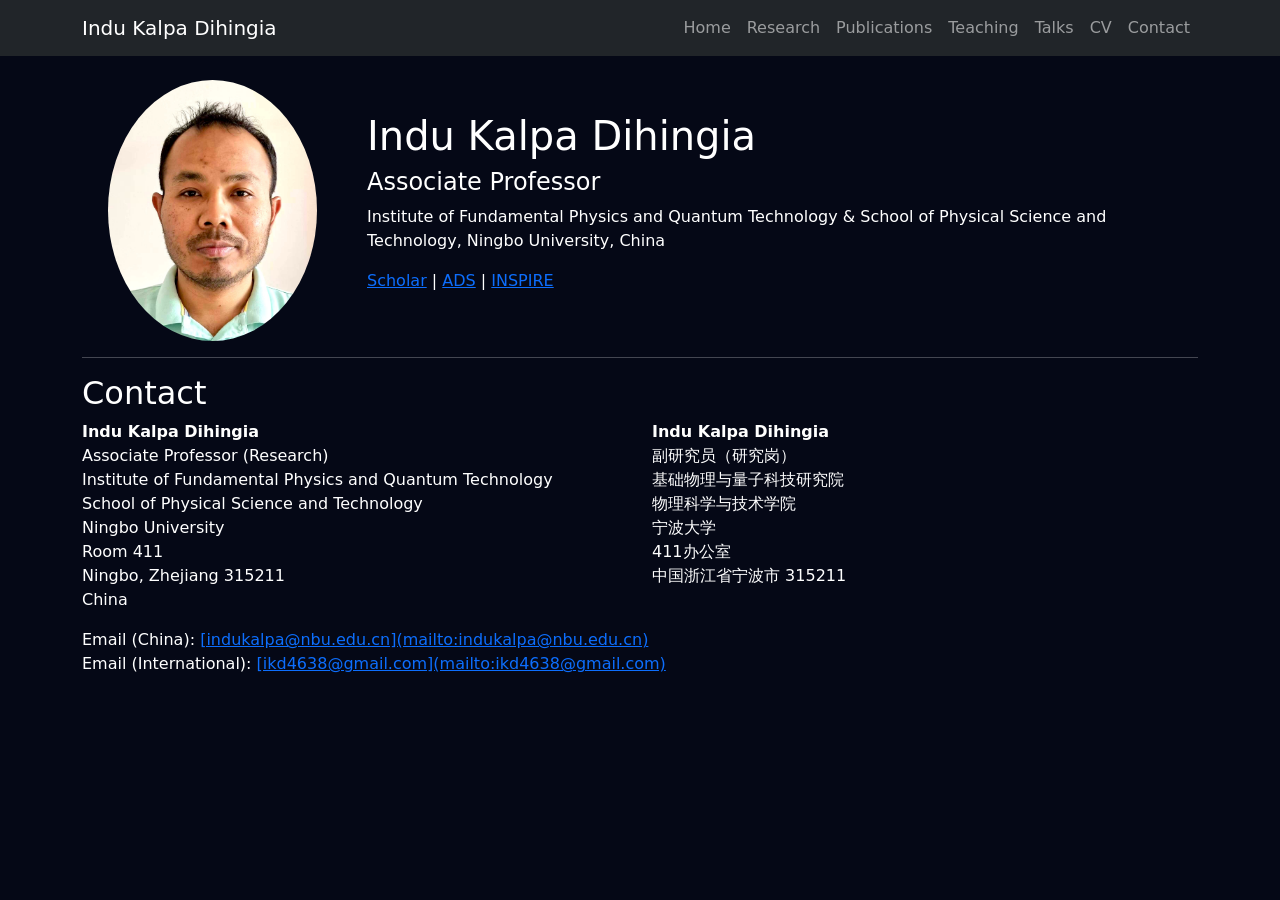
==== contact.html @ 0b191d29 "contact details 4" ====
<!doctype html><html><head><meta charset='utf-8'>
<meta name='viewport' content='width=device-width,initial-scale=1'>
<link href='https://cdn.jsdelivr.net/npm/bootstrap@5.3.3/dist/css/bootstrap.min.css' rel='stylesheet'>
<link rel='stylesheet' href='css/style.css'></head><body>
<nav class="navbar navbar-expand-lg navbar-dark bg-dark">
<div class="container">
<a class="navbar-brand" href="index.html">Indu Kalpa Dihingia</a>
<button class="navbar-toggler" type="button" data-bs-toggle="collapse" data-bs-target="#navbarNav">
<span class="navbar-toggler-icon"></span>
</button>
<div class="collapse navbar-collapse" id="navbarNav">
<ul class="navbar-nav ms-auto">
<li class="nav-item"><a class="nav-link" href="index.html">Home</a></li>
<li class="nav-item"><a class="nav-link" href="research.html">Research</a></li>
<li class="nav-item"><a class="nav-link" href="publications.html">Publications</a></li>
<li class="nav-item"><a class="nav-link" href="teaching.html">Teaching</a></li>
<li class="nav-item"><a class="nav-link" href="talks.html">Talks</a></li>
<li class="nav-item"><a class="nav-link" href="cv.html">CV</a></li>
<li class="nav-item"><a class="nav-link" href="contact.html">Contact</a></li>
</ul></div></div></nav>

<div class="container py-4">
<div class="row align-items-center">
<div class="col-lg-3 text-center">
<img src="images/DP.png" class="img-fluid rounded-circle profile-photo">
</div>
<div class="col-lg-9">
    <h1>Indu Kalpa Dihingia</h1>
    <h4>Associate Professor</h4>
    <p>Institute of Fundamental Physics and Quantum Technology & School of Physical Science and Technology, Ningbo University, China</p>
    <p><a href="https://scholar.google.com/citations?user=0T0tQPYAAAAJ&hl=en">Scholar</a> |
    <a href="https://ui.adsabs.harvard.edu/search/fq=%7B!type%3Daqp%20v%3D%24fq_database%7D&fq_database=database%3A%20astronomy&q=author%3A(%22Dihingia%22)&sort=date%20desc%2C%20bibcode%20desc&p_=0">ADS</a> |
    <a href="https://inspirehep.net/authors/1900656">INSPIRE</a></p>
    
    </div></div><hr>
<h2>Contact</h2>

<div class="row">

<div class="col-lg-6">

<p>

<strong>Indu Kalpa Dihingia</strong><br>
Associate Professor (Research)<br>
Institute of Fundamental Physics and Quantum Technology<br>
School of Physical Science and Technology<br>
Ningbo University<br>
Room 411<br>
Ningbo, Zhejiang 315211<br>
China

</p>

</div>

<div class="col-lg-6">

<p>

<strong>Indu Kalpa Dihingia</strong><br>
副研究员（研究岗）<br>
基础物理与量子科技研究院<br>
物理科学与技术学院<br>
宁波大学<br>
411办公室<br>
中国浙江省宁波市 315211

</p>

</div>

</div>

<p>

Email (China): <a href="mailto:indukalpa@nbu.edu.cn">
[indukalpa@nbu.edu.cn](mailto:indukalpa@nbu.edu.cn) </a>

<br>

Email (International): <a href="mailto:ikd4638@gmail.com">
[ikd4638@gmail.com](mailto:ikd4638@gmail.com) </a>

</p>


<script src='https://cdn.jsdelivr.net/npm/bootstrap@5.3.3/dist/js/bootstrap.bundle.min.js'></script>
</body></html>
---- css/style.css ----
figcaption {

font-size: 0.9rem;

color: #d0d0d0;

font-style: italic;

text-align: center;

}

.about-text{text-align: justify;}

video, img {border-radius: 8px;}

.profile-photo{width:280px;max-width:80%;}
body{background:#050816;color:white;}
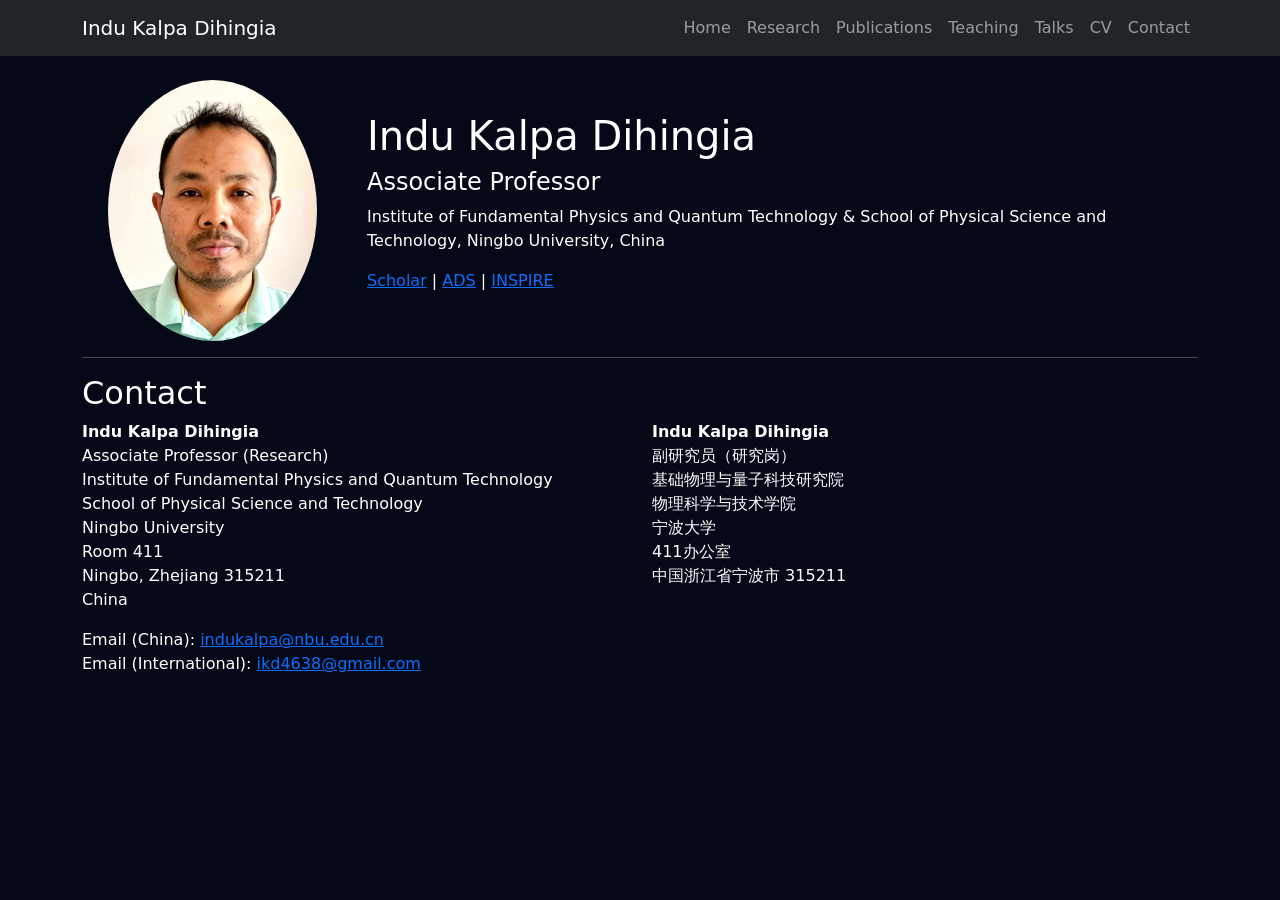
==== commit 5363b262: "contact details 5" ====
--- a/contact.html
+++ b/contact.html
@@ -75,12 +75,12 @@
 <p>
 
 Email (China): <a href="mailto:indukalpa@nbu.edu.cn">
-[indukalpa@nbu.edu.cn](mailto:indukalpa@nbu.edu.cn) </a>
+indukalpa@nbu.edu.cn </a>
 
 <br>
 
 Email (International): <a href="mailto:ikd4638@gmail.com">
-[ikd4638@gmail.com](mailto:ikd4638@gmail.com) </a>
+ikd4638@gmail.com </a>
 
 </p>
 
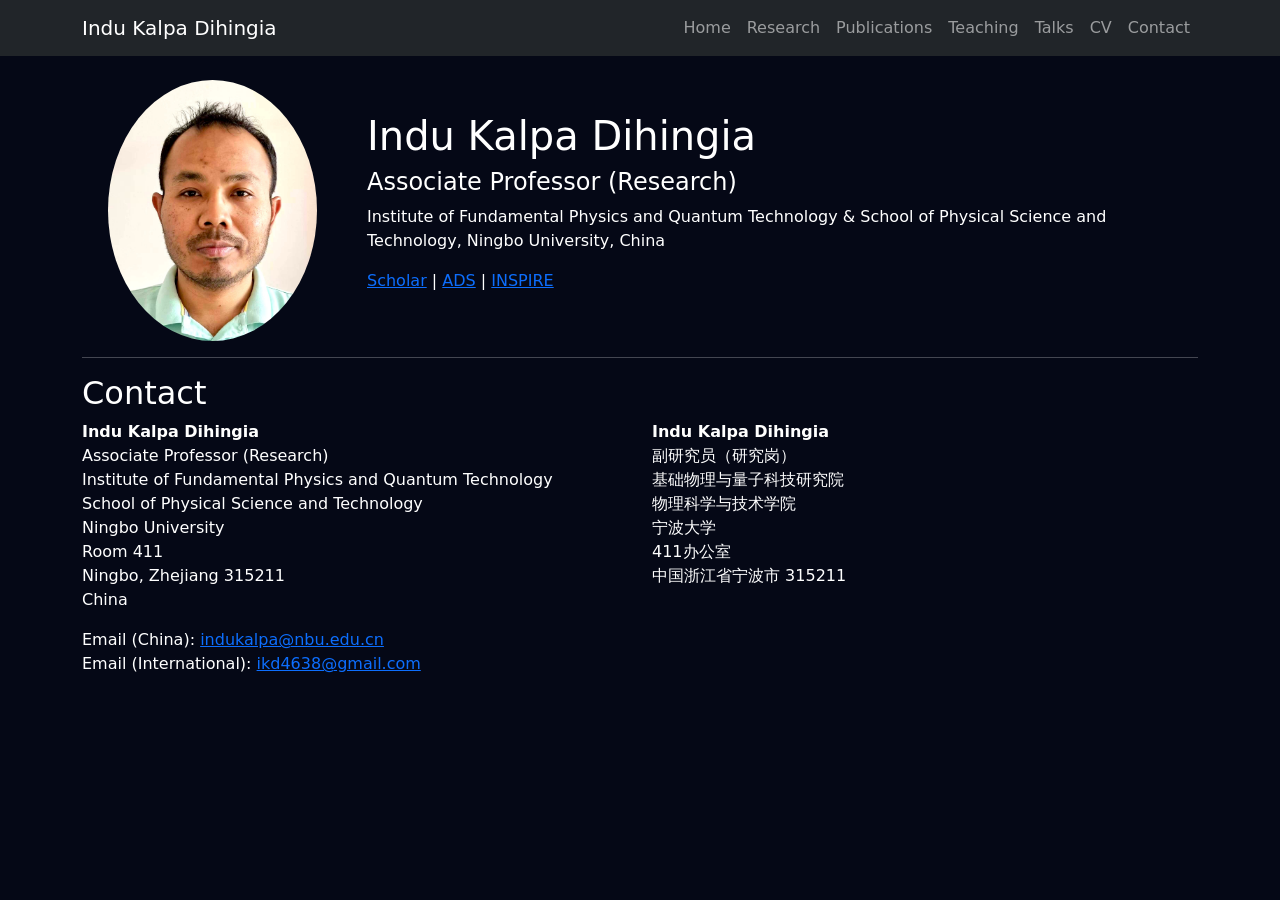
==== commit 4891ede6: "update all html" ====
--- a/contact.html
+++ b/contact.html
@@ -26,7 +26,7 @@
 </div>
 <div class="col-lg-9">
     <h1>Indu Kalpa Dihingia</h1>
-    <h4>Associate Professor</h4>
+    <h4>Associate Professor (Research)</h4>
     <p>Institute of Fundamental Physics and Quantum Technology & School of Physical Science and Technology, Ningbo University, China</p>
     <p><a href="https://scholar.google.com/citations?user=0T0tQPYAAAAJ&hl=en">Scholar</a> |
     <a href="https://ui.adsabs.harvard.edu/search/fq=%7B!type%3Daqp%20v%3D%24fq_database%7D&fq_database=database%3A%20astronomy&q=author%3A(%22Dihingia%22)&sort=date%20desc%2C%20bibcode%20desc&p_=0">ADS</a> |
--- a/css/style.css
+++ b/css/style.css
@@ -16,3 +16,46 @@
 
 .profile-photo{width:280px;max-width:80%;}
 body{background:#050816;color:white;}
+
+.timeline {
+border-left: 3px solid #666;
+margin-left: 30px;
+padding-left: 30px;
+}
+
+.timeline-item {
+position: relative;
+margin-bottom: 30px;
+}
+
+.timeline-item::before {
+content: "";
+position: absolute;
+left: -39px;
+top: 6px;
+width: 12px;
+height: 12px;
+border-radius: 50%;
+background: #ccc;
+}
+
+.timeline-year {
+font-size: 1.3rem;
+font-weight: bold;
+color: #f8f9fa;
+margin-bottom: 15px;
+}
+
+.timeline-entry {
+margin-bottom: 15px;
+}
+
+.timeline-entry em {
+font-size: 1.05rem;
+}
+
+.timeline-entry strong {
+display: block;
+color: #cccccc;
+}
+
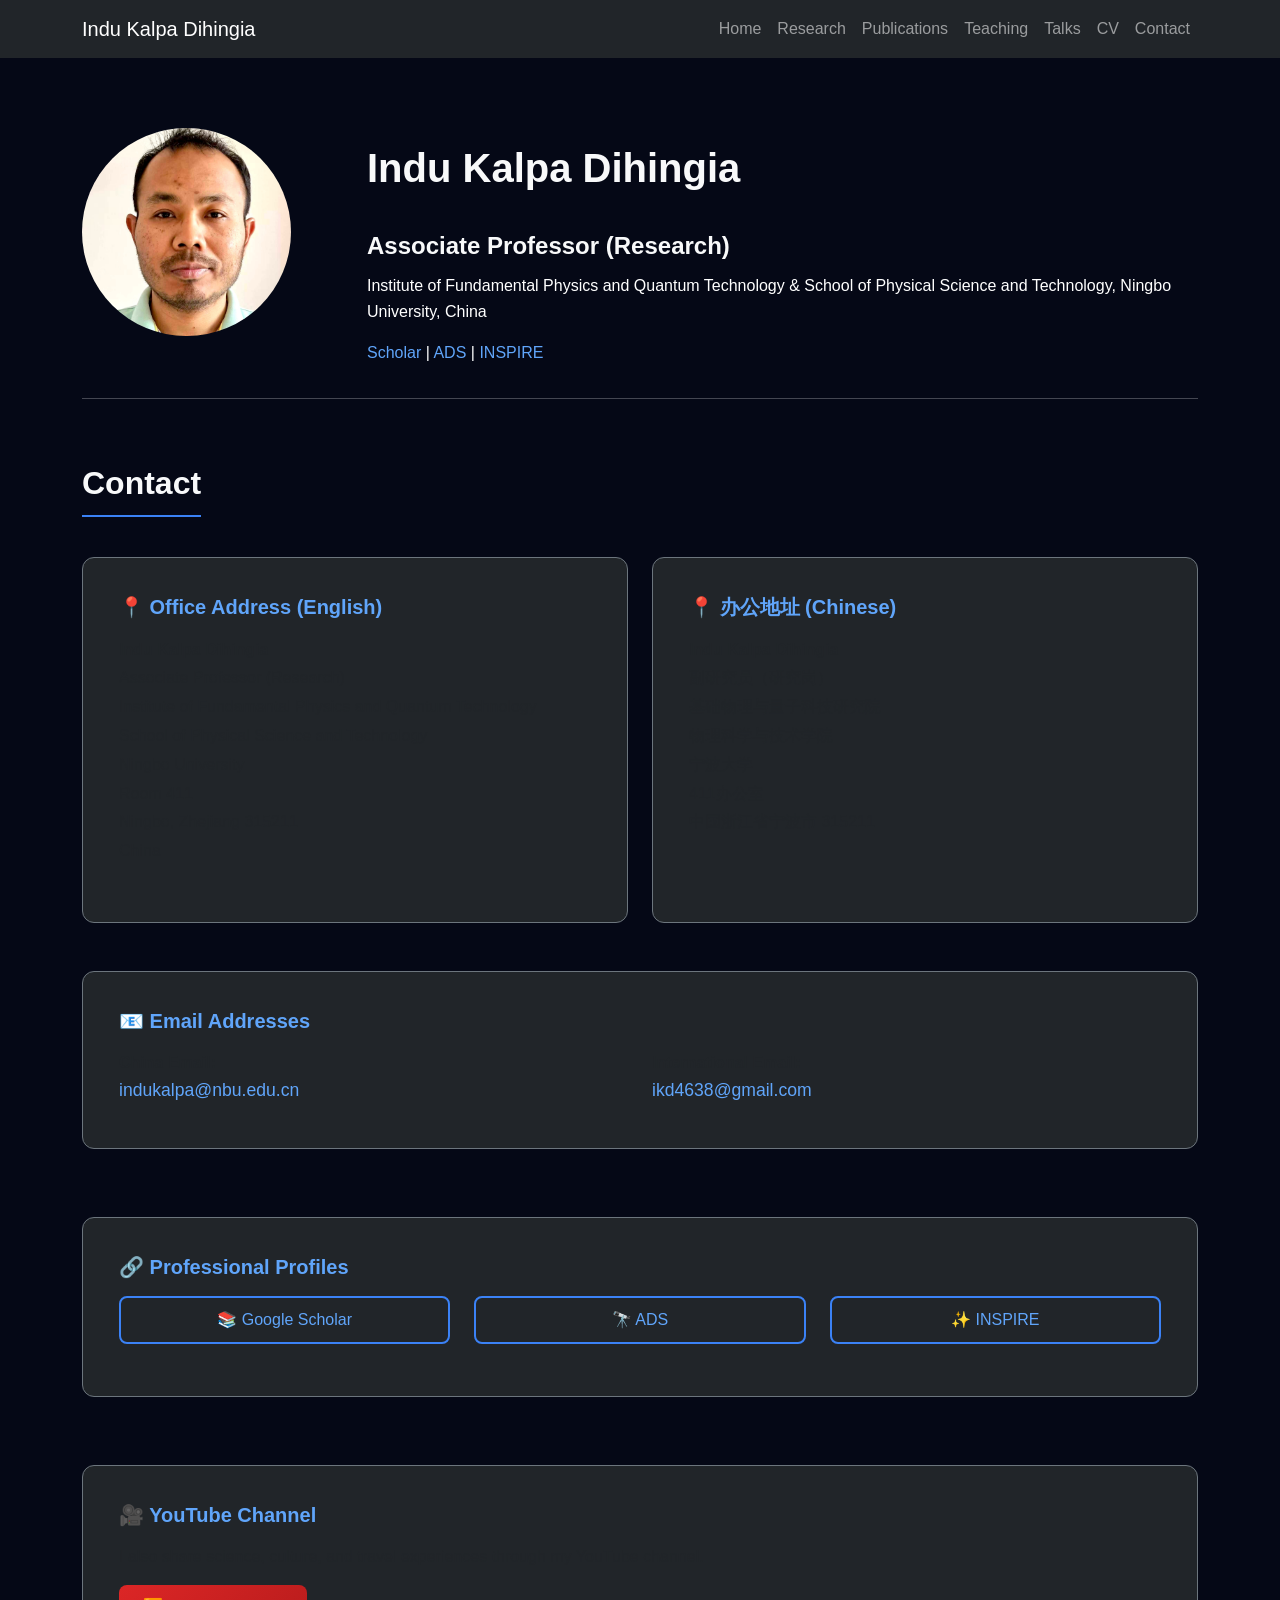
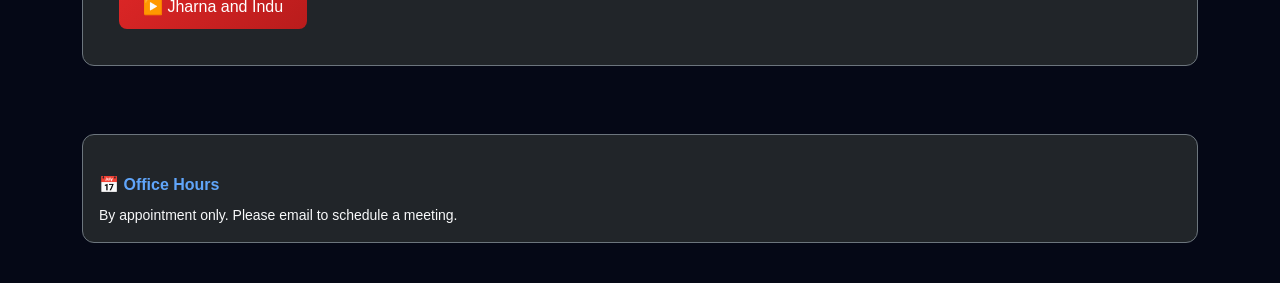
==== commit 72aa0c48: "contact and css" ====
--- a/contact.html
+++ b/contact.html
@@ -1,93 +1,185 @@
-<!doctype html><html><head><meta charset='utf-8'>
-<meta name='viewport' content='width=device-width,initial-scale=1'>
-<link href='https://cdn.jsdelivr.net/npm/bootstrap@5.3.3/dist/css/bootstrap.min.css' rel='stylesheet'>
-<link rel='stylesheet' href='css/style.css'></head><body>
+<!doctype html>
+<html lang="en">
+<head>
+    <meta charset='utf-8'>
+    <meta name='viewport' content='width=device-width,initial-scale=1'>
+    <link href='https://cdn.jsdelivr.net/npm/bootstrap@5.3.3/dist/css/bootstrap.min.css' rel='stylesheet'>
+    <link rel='stylesheet' href='css/style.css'>
+    <title>Contact - Indu Kalpa Dihingia</title>
+</head>
+<body>
+
 <nav class="navbar navbar-expand-lg navbar-dark bg-dark">
-<div class="container">
-<a class="navbar-brand" href="index.html">Indu Kalpa Dihingia</a>
-<button class="navbar-toggler" type="button" data-bs-toggle="collapse" data-bs-target="#navbarNav">
-<span class="navbar-toggler-icon"></span>
-</button>
-<div class="collapse navbar-collapse" id="navbarNav">
-<ul class="navbar-nav ms-auto">
-<li class="nav-item"><a class="nav-link" href="index.html">Home</a></li>
-<li class="nav-item"><a class="nav-link" href="research.html">Research</a></li>
-<li class="nav-item"><a class="nav-link" href="publications.html">Publications</a></li>
-<li class="nav-item"><a class="nav-link" href="teaching.html">Teaching</a></li>
-<li class="nav-item"><a class="nav-link" href="talks.html">Talks</a></li>
-<li class="nav-item"><a class="nav-link" href="cv.html">CV</a></li>
-<li class="nav-item"><a class="nav-link" href="contact.html">Contact</a></li>
-</ul></div></div></nav>
+    <div class="container">
+        <a class="navbar-brand" href="index.html">Indu Kalpa Dihingia</a>
+        <button class="navbar-toggler" type="button" data-bs-toggle="collapse" data-bs-target="#navbarNav">
+            <span class="navbar-toggler-icon"></span>
+        </button>
+        <div class="collapse navbar-collapse" id="navbarNav">
+            <ul class="navbar-nav ms-auto">
+                <li class="nav-item"><a class="nav-link" href="index.html">Home</a></li>
+                <li class="nav-item"><a class="nav-link" href="research.html">Research</a></li>
+                <li class="nav-item"><a class="nav-link" href="publications.html">Publications</a></li>
+                <li class="nav-item"><a class="nav-link" href="teaching.html">Teaching</a></li>
+                <li class="nav-item"><a class="nav-link" href="talks.html">Talks</a></li>
+                <li class="nav-item"><a class="nav-link" href="cv.html">CV</a></li>
+                <li class="nav-item"><a class="nav-link" href="contact.html">Contact</a></li>
+            </ul>
+        </div>
+    </div>
+</nav>
 
 <div class="container py-4">
-<div class="row align-items-center">
-<div class="col-lg-3 text-center">
-<img src="images/DP.png" class="img-fluid rounded-circle profile-photo">
-</div>
-<div class="col-lg-9">
-    <h1>Indu Kalpa Dihingia</h1>
-    <h4>Associate Professor (Research)</h4>
-    <p>Institute of Fundamental Physics and Quantum Technology & School of Physical Science and Technology, Ningbo University, China</p>
-    <p><a href="https://scholar.google.com/citations?user=0T0tQPYAAAAJ&hl=en">Scholar</a> |
-    <a href="https://ui.adsabs.harvard.edu/search/fq=%7B!type%3Daqp%20v%3D%24fq_database%7D&fq_database=database%3A%20astronomy&q=author%3A(%22Dihingia%22)&sort=date%20desc%2C%20bibcode%20desc&p_=0">ADS</a> |
-    <a href="https://inspirehep.net/authors/1900656">INSPIRE</a></p>
+    <!-- Profile section -->
+    <div class="row align-items-center">
+        <div class="col-lg-3 text-center">
+            <img src="images/DP.png" class="img-fluid rounded-circle profile-photo" alt="Indu Kalpa Dihingia">
+        </div>
+        <div class="col-lg-9">
+            <h1>Indu Kalpa Dihingia</h1>
+            <h4>Associate Professor (Research)</h4>
+            <p>Institute of Fundamental Physics and Quantum Technology & School of Physical Science and Technology, Ningbo University, China</p>
+            <p>
+                <a href="https://scholar.google.com/citations?user=0T0tQPYAAAAJ&hl=en">Scholar</a> |
+                <a href="https://ui.adsabs.harvard.edu/search/fq=%7B!type%3Daqp%20v%3D%24fq_database%7D&fq_database=database%3A%20astronomy&q=author%3A(%22Dihingia%22)&sort=date%20desc%2C%20bibcode%20desc&p_=0">ADS</a> |
+                <a href="https://inspirehep.net/authors/1900656">INSPIRE</a>
+            </p>
+        </div>
+    </div>
     
-    </div></div><hr>
-<h2>Contact</h2>
-
-<div class="row">
-
-<div class="col-lg-6">
-
-<p>
-
-<strong>Indu Kalpa Dihingia</strong><br>
-Associate Professor (Research)<br>
-Institute of Fundamental Physics and Quantum Technology<br>
-School of Physical Science and Technology<br>
-Ningbo University<br>
-Room 411<br>
-Ningbo, Zhejiang 315211<br>
-China
-
-</p>
-
+    <hr>
+    
+    <h2>Contact</h2>
+    
+    <!-- Address section -->
+    <div class="row mt-4">
+        <div class="col-lg-6">
+            <div class="card bg-dark border-secondary h-100">
+                <div class="card-body">
+                    <h5 class="card-title text-primary">📍 Office Address (English)</h5>
+                    <address class="mt-3" style="font-style: normal;">
+                        <strong>Indu Kalpa Dihingia</strong><br>
+                        Associate Professor (Research)<br>
+                        Institute of Fundamental Physics and Quantum Technology<br>
+                        School of Physical Science and Technology<br>
+                        Ningbo University<br>
+                        Room 411<br>
+                        Ningbo, Zhejiang 315211<br>
+                        China
+                    </address>
+                </div>
+            </div>
+        </div>
+        
+        <div class="col-lg-6">
+            <div class="card bg-dark border-secondary h-100">
+                <div class="card-body">
+                    <h5 class="card-title text-primary">📍 办公地址 (Chinese)</h5>
+                    <address class="mt-3" style="font-style: normal;">
+                        <strong>Indu Kalpa Dihingia</strong><br>
+                        副研究员（研究岗）<br>
+                        基础物理与量子科技研究院<br>
+                        物理科学与技术学院<br>
+                        宁波大学<br>
+                        411办公室<br>
+                        中国浙江省宁波市 315211
+                    </address>
+                </div>
+            </div>
+        </div>
+    </div>
+    
+    <!-- Contact information section -->
+    <div class="row mt-5">
+        <div class="col-12">
+            <div class="card bg-dark border-secondary">
+                <div class="card-body">
+                    <h5 class="card-title text-primary">📧 Email Addresses</h5>
+                    <div class="row mt-3">
+                        <div class="col-md-6">
+                            <p class="mb-2">
+                                <strong>China Email:</strong><br>
+                                <a href="mailto:indukalpa@nbu.edu.cn" class="email-link">
+                                    indukalpa@nbu.edu.cn
+                                </a>
+                            </p>
+                        </div>
+                        <div class="col-md-6">
+                            <p class="mb-2">
+                                <strong>International Email:</strong><br>
+                                <a href="mailto:ikd4638@gmail.com" class="email-link">
+                                    ikd4638@gmail.com
+                                </a>
+                            </p>
+                        </div>
+                    </div>
+                </div>
+            </div>
+        </div>
+    </div>
+    
+    <!-- Social/Professional links section -->
+    <div class="row mt-5">
+        <div class="col-12">
+            <div class="card bg-dark border-secondary">
+                <div class="card-body">
+                    <h5 class="card-title text-primary">🔗 Professional Profiles</h5>
+                    <div class="row mt-3">
+                        <div class="col-md-4 col-sm-6 mb-3">
+                            <a href="https://scholar.google.com/citations?user=0T0tQPYAAAAJ&hl=en"
+                               class="btn btn-outline-primary w-100" target="_blank">
+                                📚 Google Scholar
+                            </a>
+                        </div>
+                        <div class="col-md-4 col-sm-6 mb-3">
+                            <a href="https://ui.adsabs.harvard.edu/search/fq=%7B!type%3Daqp%20v%3D%24fq_database%7D&fq_database=database%3A%20astronomy&q=author%3A(%22Dihingia%22)&sort=date%20desc%2C%20bibcode%20desc&p_=0"
+                               class="btn btn-outline-primary w-100" target="_blank">
+                                🔭 ADS
+                            </a>
+                        </div>
+                        <div class="col-md-4 col-sm-6 mb-3">
+                            <a href="https://inspirehep.net/authors/1900656"
+                               class="btn btn-outline-primary w-100" target="_blank">
+                                ✨ INSPIRE
+                            </a>
+                        </div>
+                    </div>
+                </div>
+            </div>
+        </div>
+    </div>
+    
+    <!-- YouTube channel section -->
+    <div class="row mt-5">
+        <div class="col-12">
+            <div class="card bg-dark border-secondary">
+                <div class="card-body">
+                    <h5 class="card-title text-primary">🎥 YouTube Channel</h5>
+                    <p class="mt-3 mb-3">
+                        I also share science, culture, and travel experiences through my YouTube channel.
+                    </p>
+                    <a href="https://www.youtube.com/@jharnakalpa"
+                       class="btn btn-danger" target="_blank">
+                        ▶️ Jharna and Indu
+                    </a>
+                </div>
+            </div>
+        </div>
+    </div>
+    
+    <!-- Map or additional info (optional) -->
+    <div class="row mt-5">
+        <div class="col-12">
+            <div class="alert alert-secondary bg-dark text-light border-secondary" role="alert">
+                <h6 class="text-primary mb-2">📅 Office Hours</h6>
+                <p class="mb-0 small">
+                    By appointment only. Please email to schedule a meeting.
+                </p>
+            </div>
+        </div>
+    </div>
 </div>
 
-<div class="col-lg-6">
-
-<p>
-
-<strong>Indu Kalpa Dihingia</strong><br>
-副研究员（研究岗）<br>
-基础物理与量子科技研究院<br>
-物理科学与技术学院<br>
-宁波大学<br>
-411办公室<br>
-中国浙江省宁波市 315211
-
-</p>
-
-</div>
-
-</div>
-
-<p>
-
-Email (China): <a href="mailto:indukalpa@nbu.edu.cn">
-indukalpa@nbu.edu.cn </a>
-
-<br>
-
-Email (International): <a href="mailto:ikd4638@gmail.com">
-ikd4638@gmail.com </a>
-
-</p>
-
-
 <script src='https://cdn.jsdelivr.net/npm/bootstrap@5.3.3/dist/js/bootstrap.bundle.min.js'></script>
-</body></html>
-
-
-
-
+</body>
+</html>
--- a/css/style.css
+++ b/css/style.css
@@ -1,61 +1,493 @@
+/* Base styles */
+body {
+    background: #050816;
+    color: white;
+    font-family: -apple-system, BlinkMacSystemFont, 'Segoe UI', Roboto, Oxygen, Ubuntu, sans-serif;
+    line-height: 1.6;
+    margin: 0;
+    padding: 0;
+}
+
+/* Improved text justification */
+.about-text {
+    text-align: justify;
+    text-justify: inter-word; /* Better word spacing for justification */
+    hyphens: auto; /* Allows hyphenation for better justification */
+    word-spacing: normal;
+    letter-spacing: normal;
+}
+
+/* Alternative: For better readability on web, consider using 'auto' instead of justify */
+/* .about-text {
+    text-align: left;
+    max-width: 65ch;
+    margin-left: auto;
+    margin-right: auto;
+} */
+
+/* Figure captions */
 figcaption {
-
-font-size: 0.9rem;
-
-color: #d0d0d0;
-
-font-style: italic;
-
-text-align: center;
-
-}
-
-.about-text{text-align: justify;}
-
-video, img {border-radius: 8px;}
-
-.profile-photo{width:280px;max-width:80%;}
-body{background:#050816;color:white;}
-
+    font-size: 0.9rem;
+    color: #d0d0d0;
+    font-style: italic;
+    text-align: center;
+    margin-top: 8px;
+}
+
+/* Media elements */
+video, img {
+    border-radius: 8px;
+    max-width: 100%;
+    height: auto;
+    display: block; /* Prevents inline spacing issues */
+}
+
+/* Profile photo */
+.profile-photo {
+    width: 280px;
+    max-width: 80%;
+    border-radius: 50%; /* Makes it circular - change to 8px for rounded corners */
+    object-fit: cover;
+    aspect-ratio: 1 / 1;
+}
+
+/* Timeline styles - Enhanced */
 .timeline {
-border-left: 3px solid #666;
-margin-left: 30px;
-padding-left: 30px;
+    border-left: 3px solid #3b82f6; /* Blue accent instead of gray */
+    margin-left: 30px;
+    padding-left: 30px;
+    position: relative;
 }
 
 .timeline-item {
-position: relative;
-margin-bottom: 30px;
+    position: relative;
+    margin-bottom: 40px;
 }
 
 .timeline-item::before {
-content: "";
-position: absolute;
-left: -39px;
-top: 6px;
-width: 12px;
-height: 12px;
-border-radius: 50%;
-background: #ccc;
+    content: "";
+    position: absolute;
+    left: -39px;
+    top: 6px;
+    width: 14px;
+    height: 14px;
+    border-radius: 50%;
+    background: #3b82f6; /* Matching accent color */
+    border: 2px solid #050816;
+    box-shadow: 0 0 0 2px #3b82f6;
+    transition: all 0.3s ease;
+}
+
+.timeline-item:hover::before {
+    transform: scale(1.2);
+    background: #60a5fa;
 }
 
 .timeline-year {
-font-size: 1.3rem;
-font-weight: bold;
-color: #f8f9fa;
-margin-bottom: 15px;
+    font-size: 1.4rem;
+    font-weight: bold;
+    color: #60a5fa; /* Brighter blue for visibility */
+    margin-bottom: 12px;
+    font-family: monospace;
 }
 
 .timeline-entry {
-margin-bottom: 15px;
+    margin-bottom: 20px;
+    padding: 12px;
+    background: rgba(255, 255, 255, 0.03);
+    border-radius: 8px;
+    transition: all 0.3s ease;
+}
+
+.timeline-entry:hover {
+    background: rgba(255, 255, 255, 0.06);
+    transform: translateX(5px);
 }
 
 .timeline-entry em {
-font-size: 1.05rem;
+    font-size: 1.05rem;
+    color: #cbd5e1;
+    font-style: italic;
 }
 
 .timeline-entry strong {
-display: block;
-color: #cccccc;
-}
-
+    display: block;
+    color: #f1f5f9;
+    font-weight: 600;
+    margin-bottom: 5px;
+    font-size: 1rem;
+}
+
+/* Additional useful styles */
+
+/* Headings */
+h1, h2, h3, h4, h5, h6 {
+    color: #f8f9fa;
+    margin-top: 1.5em;
+    margin-bottom: 0.5em;
+    font-weight: 600;
+    line-height: 1.3;
+}
+
+h1 { font-size: 2.5rem; }
+h2 {
+    font-size: 2rem;
+    border-bottom: 2px solid #3b82f6;
+    padding-bottom: 10px;
+    display: inline-block;
+}
+h3 { font-size: 1.5rem; }
+
+/* Links */
+a {
+    color: #60a5fa;
+    text-decoration: none;
+    transition: color 0.3s ease;
+}
+
+a:hover {
+    color: #93c5fd;
+    text-decoration: underline;
+}
+
+/* Buttons */
+.button, button {
+    background: linear-gradient(135deg, #3b82f6, #2563eb);
+    color: white;
+    border: none;
+    padding: 10px 24px;
+    border-radius: 6px;
+    cursor: pointer;
+    font-size: 1rem;
+    font-weight: 500;
+    transition: all 0.3s ease;
+}
+
+.button:hover, button:hover {
+    transform: translateY(-2px);
+    box-shadow: 0 4px 12px rgba(59, 130, 246, 0.3);
+}
+
+/* Cards / Paper entries */
+.card, .paper-entry {
+    background: rgba(255, 255, 255, 0.05);
+    border-radius: 12px;
+    padding: 20px;
+    margin-bottom: 20px;
+    transition: all 0.3s ease;
+    border: 1px solid rgba(255, 255, 255, 0.1);
+}
+
+.card:hover, .paper-entry:hover {
+    background: rgba(255, 255, 255, 0.08);
+    transform: translateY(-3px);
+    box-shadow: 0 8px 24px rgba(0, 0, 0, 0.3);
+}
+
+/* Grid layouts */
+.grid {
+    display: grid;
+    grid-template-columns: repeat(auto-fit, minmax(300px, 1fr));
+    gap: 24px;
+    margin: 24px 0;
+}
+
+/* Responsive design */
+@media (max-width: 768px) {
+    body {
+        font-size: 16px;
+    }
+    
+    .timeline {
+        margin-left: 20px;
+        padding-left: 20px;
+    }
+    
+    .timeline-item::before {
+        left: -29px;
+    }
+    
+    h1 { font-size: 2rem; }
+    h2 { font-size: 1.5rem; }
+    h3 { font-size: 1.25rem; }
+    
+    .grid {
+        grid-template-columns: 1fr;
+        gap: 16px;
+    }
+}
+
+/* Code blocks */
+code, pre {
+    background: rgba(0, 0, 0, 0.3);
+    border-radius: 6px;
+    font-family: 'Courier New', monospace;
+}
+
+pre {
+    padding: 16px;
+    overflow-x: auto;
+}
+
+/* Smooth scrolling */
+html {
+    scroll-behavior: smooth;
+}
+
+/* Selection color */
+::selection {
+    background: #3b82f6;
+    color: white;
+}
+
+/* Scrollbar styling */
+::-webkit-scrollbar {
+    width: 10px;
+    height: 10px;
+}
+
+::-webkit-scrollbar-track {
+    background: #1e293b;
+}
+
+::-webkit-scrollbar-thumb {
+    background: #3b82f6;
+    border-radius: 5px;
+}
+
+::-webkit-scrollbar-thumb:hover {
+    background: #60a5fa;
+}
+
+/* ============================================ */
+/* CONTACT PAGE SPECIFIC STYLES - ADDITIONS */
+/* ============================================ */
+
+/* Card hover effects for contact page */
+.card {
+    transition: transform 0.3s ease, box-shadow 0.3s ease;
+}
+
+.card:hover {
+    transform: translateY(-5px);
+    box-shadow: 0 10px 30px rgba(0, 0, 0, 0.3);
+}
+
+/* Email links styling */
+.email-link {
+    word-break: break-all;
+    font-size: 1.1rem;
+}
+
+.email-link:hover {
+    text-decoration: underline;
+}
+
+/* Address styling */
+address {
+    line-height: 1.8;
+    margin-bottom: 0;
+}
+
+/* Card title styling */
+.card-title {
+    margin-top: 0;
+    margin-bottom: 0.75rem;
+}
+
+/* Button variants for contact page */
+.btn-outline-primary {
+    background: transparent;
+    border: 2px solid #3b82f6;
+    color: #60a5fa;
+    padding: 10px 20px;
+    border-radius: 8px;
+    transition: all 0.3s ease;
+}
+
+.btn-outline-primary:hover {
+    background-color: #3b82f6;
+    border-color: #3b82f6;
+    color: white;
+    transform: translateY(-2px);
+    box-shadow: 0 4px 12px rgba(59, 130, 246, 0.3);
+    text-decoration: none;
+}
+
+.btn-danger {
+    background: linear-gradient(135deg, #dc2626, #b91c1c);
+    border: none;
+    padding: 10px 24px;
+    border-radius: 8px;
+    transition: all 0.3s ease;
+}
+
+.btn-danger:hover {
+    transform: translateY(-2px);
+    box-shadow: 0 4px 12px rgba(220, 38, 38, 0.3);
+    text-decoration: none;
+}
+
+/* Alert styling for office hours */
+.alert {
+    border: 1px solid rgba(59, 130, 246, 0.3);
+    border-radius: 12px;
+}
+
+.alert-secondary {
+    background: rgba(30, 41, 59, 0.5);
+}
+
+/* Text utilities */
+.text-primary {
+    color: #60a5fa !important;
+}
+
+.text-muted {
+    color: #94a3b8 !important;
+}
+
+.small {
+    font-size: 0.875rem;
+}
+
+/* ============================================ */
+/* PUBLICATIONS PAGE SPECIFIC STYLES */
+/* ============================================ */
+
+/* Publication entry styling */
+.paper-entry {
+    margin-bottom: 25px;
+}
+
+.paper-entry h5 {
+    margin-top: 0;
+    margin-bottom: 10px;
+}
+
+.paper-entry .authors {
+    color: #cbd5e1;
+    font-size: 0.95rem;
+    margin-bottom: 8px;
+}
+
+.paper-entry .journal {
+    color: #94a3b8;
+    font-size: 0.9rem;
+    font-style: italic;
+}
+
+.paper-entry .citations {
+    color: #60a5fa;
+    font-size: 0.9rem;
+    font-weight: 500;
+}
+
+/* Citation badge */
+.badge-citation {
+    background: rgba(59, 130, 246, 0.2);
+    color: #60a5fa;
+    padding: 4px 8px;
+    border-radius: 12px;
+    font-size: 0.8rem;
+    display: inline-block;
+}
+
+/* ============================================ */
+/* METRICS CARDS STYLES */
+/* ============================================ */
+
+/* Metrics counter styling */
+#pubs, #firstauthor, #manyauthors, #citations, #hindex, #i10index {
+    font-size: 3rem;
+    font-weight: bold;
+    color: #60a5fa;
+    margin-bottom: 10px;
+}
+
+.metric-card {
+    text-align: center;
+    padding: 20px;
+    background: rgba(255, 255, 255, 0.03);
+    border-radius: 12px;
+    transition: all 0.3s ease;
+}
+
+.metric-card:hover {
+    background: rgba(255, 255, 255, 0.06);
+    transform: translateY(-3px);
+}
+
+/* ============================================ */
+/* FOOTER STYLES (if needed) */
+/* ============================================ */
+
+footer {
+    background: rgba(0, 0, 0, 0.3);
+    padding: 20px 0;
+    margin-top: 40px;
+    text-align: center;
+    color: #94a3b8;
+    font-size: 0.9rem;
+}
+
+/* ============================================ */
+/* UTILITY CLASSES */
+/* ============================================ */
+
+.mt-1 { margin-top: 0.25rem; }
+.mt-2 { margin-top: 0.5rem; }
+.mt-3 { margin-top: 1rem; }
+.mt-4 { margin-top: 1.5rem; }
+.mt-5 { margin-top: 2rem; }
+
+.mb-1 { margin-bottom: 0.25rem; }
+.mb-2 { margin-bottom: 0.5rem; }
+.mb-3 { margin-bottom: 1rem; }
+.mb-4 { margin-bottom: 1.5rem; }
+.mb-5 { margin-bottom: 2rem; }
+
+.text-center { text-align: center; }
+.text-left { text-align: left; }
+.text-right { text-align: right; }
+
+.w-100 { width: 100%; }
+
+/* Responsive font sizes for metrics */
+@media (max-width: 768px) {
+    #pubs, #firstauthor, #manyauthors, #citations, #hindex, #i10index {
+        font-size: 2rem;
+    }
+    
+    .btn-outline-primary, .btn-danger {
+        font-size: 0.9rem;
+        padding: 8px 12px;
+    }
+    
+    .card-title {
+        font-size: 1.1rem;
+    }
+}
+
+/* Print styles (optional) */
+@media print {
+    body {
+        background: white;
+        color: black;
+    }
+    
+    .card, .paper-entry {
+        background: white;
+        border: 1px solid #ddd;
+        page-break-inside: avoid;
+    }
+    
+    a {
+        color: black;
+        text-decoration: underline;
+    }
+    
+    .btn, button {
+        display: none;
+    }
+}
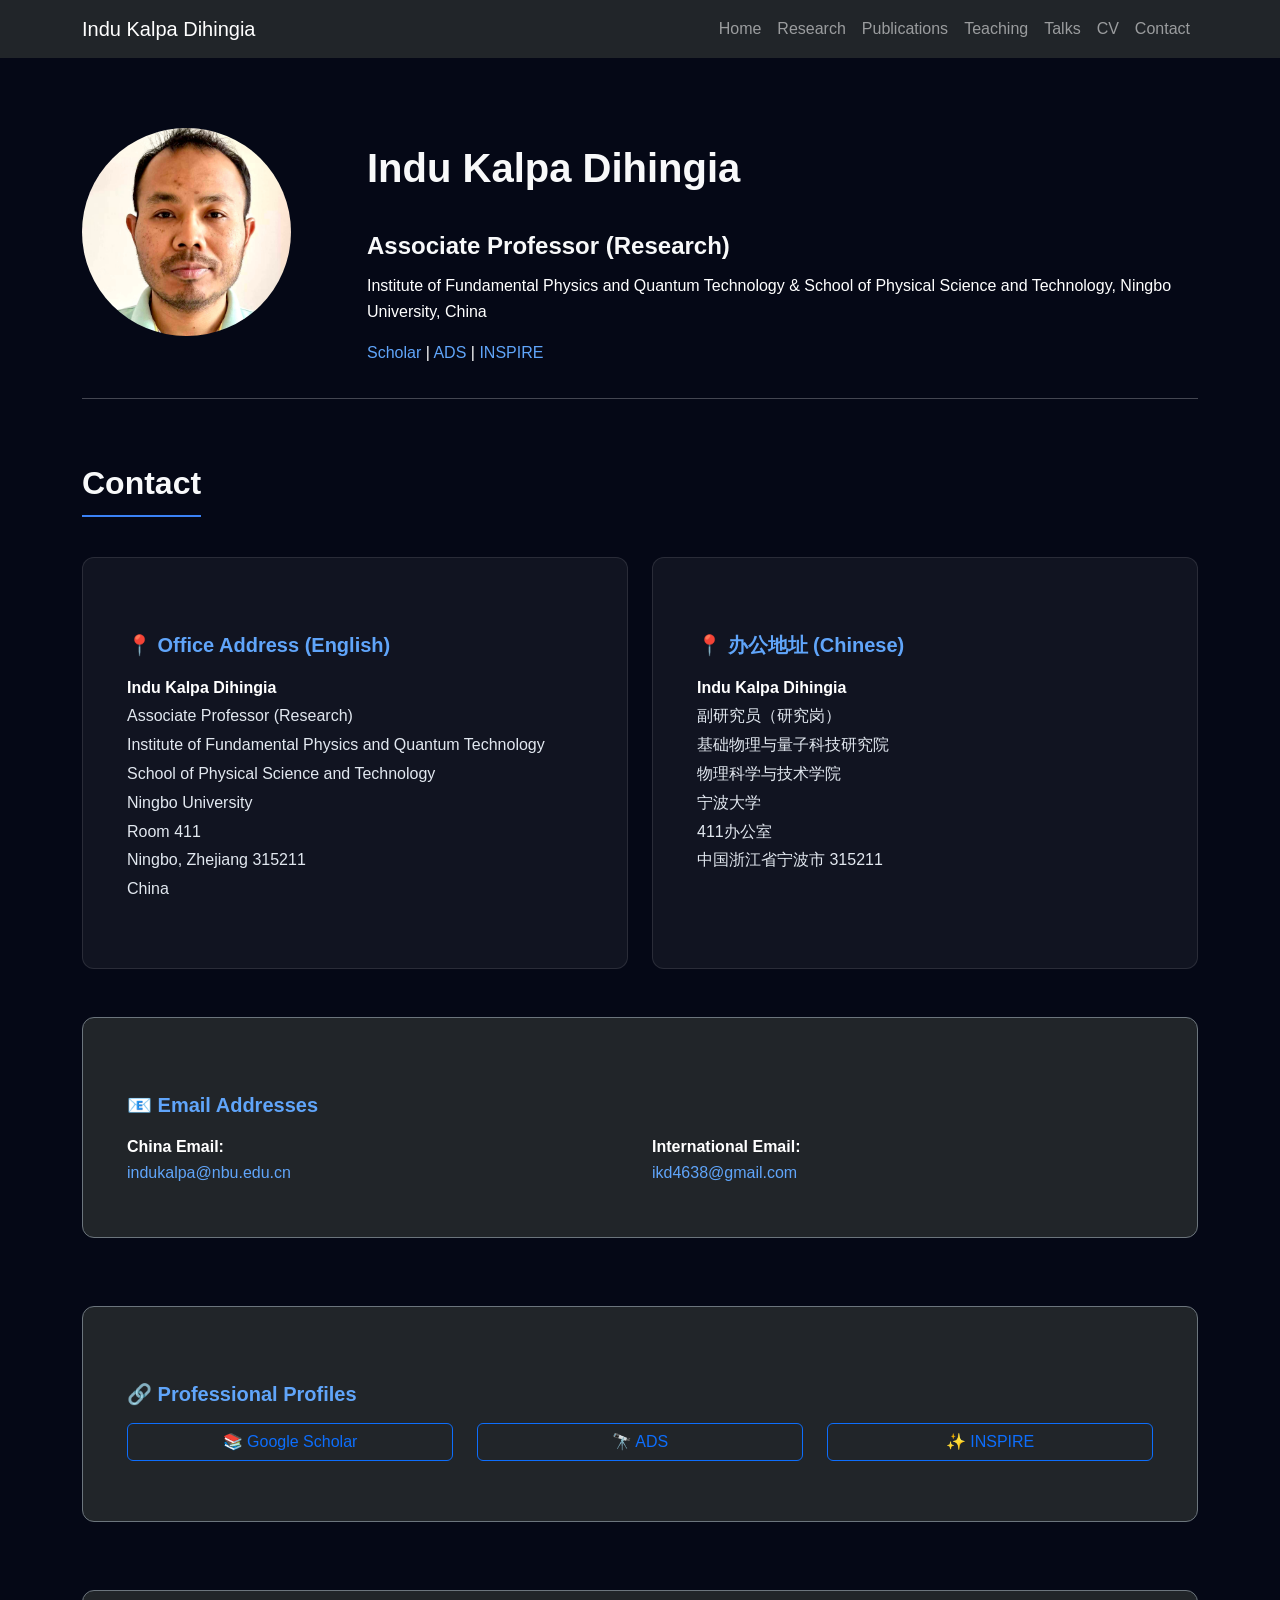
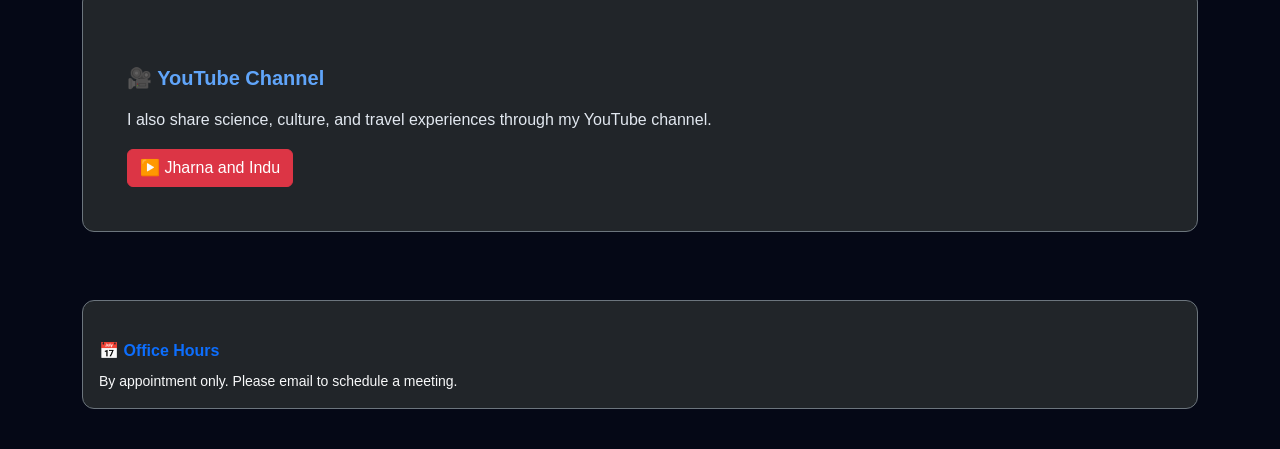
==== commit c6e991e1: "contact and css" ====
--- a/contact.html
+++ b/contact.html
@@ -51,13 +51,13 @@
     
     <h2>Contact</h2>
     
-    <!-- Address section -->
+    <!-- Address section  -->
     <div class="row mt-4">
         <div class="col-lg-6">
-            <div class="card bg-dark border-secondary h-100">
+            <div class="card h-100">
                 <div class="card-body">
-                    <h5 class="card-title text-primary">📍 Office Address (English)</h5>
-                    <address class="mt-3" style="font-style: normal;">
+                    <h5 class="card-title">📍 Office Address (English)</h5>
+                    <address>
                         <strong>Indu Kalpa Dihingia</strong><br>
                         Associate Professor (Research)<br>
                         Institute of Fundamental Physics and Quantum Technology<br>
@@ -72,10 +72,10 @@
         </div>
         
         <div class="col-lg-6">
-            <div class="card bg-dark border-secondary h-100">
+            <div class="card h-100">
                 <div class="card-body">
-                    <h5 class="card-title text-primary">📍 办公地址 (Chinese)</h5>
-                    <address class="mt-3" style="font-style: normal;">
+                    <h5 class="card-title">📍 办公地址 (Chinese)</h5>
+                    <address>
                         <strong>Indu Kalpa Dihingia</strong><br>
                         副研究员（研究岗）<br>
                         基础物理与量子科技研究院<br>
--- a/css/style.css
+++ b/css/style.css
@@ -259,12 +259,15 @@
     background: #60a5fa;
 }
 
-/* ============================================ */
-/* CONTACT PAGE SPECIFIC STYLES - ADDITIONS */
-/* ============================================ */
-
-/* Card hover effects for contact page */
+//* ============================================ */
+/* CONTACT PAGE CARD STYLES - OPTIMAL SOLUTION */
+/* ============================================ */
+
+/* Card base styling */
 .card {
+    background: rgba(255, 255, 255, 0.05);
+    border: 1px solid rgba(255, 255, 255, 0.1);
+    border-radius: 12px;
     transition: transform 0.3s ease, box-shadow 0.3s ease;
 }
 
@@ -273,82 +276,74 @@
     box-shadow: 0 10px 30px rgba(0, 0, 0, 0.3);
 }
 
-/* Email links styling */
-.email-link {
-    word-break: break-all;
-    font-size: 1.1rem;
-}
-
-.email-link:hover {
-    text-decoration: underline;
+/* Card text colors */
+.card-body {
+    color: #e2e8f0;
+    padding: 1.5rem;
+}
+
+.card-body strong {
+    color: #ffffff;
+    font-weight: 600;
+}
+
+/* Card titles */
+.card-title {
+    color: #60a5fa !important;
+    margin-bottom: 1rem;
+    font-size: 1.25rem;
+    font-weight: 600;
 }
 
 /* Address styling */
-address {
+.card-body address {
+    color: #e2e8f0;
+    font-style: normal;
     line-height: 1.8;
     margin-bottom: 0;
 }
 
-/* Card title styling */
-.card-title {
-    margin-top: 0;
-    margin-bottom: 0.75rem;
-}
-
-/* Button variants for contact page */
-.btn-outline-primary {
-    background: transparent;
-    border: 2px solid #3b82f6;
-    color: #60a5fa;
-    padding: 10px 20px;
-    border-radius: 8px;
-    transition: all 0.3s ease;
-}
-
-.btn-outline-primary:hover {
-    background-color: #3b82f6;
-    border-color: #3b82f6;
-    color: white;
-    transform: translateY(-2px);
-    box-shadow: 0 4px 12px rgba(59, 130, 246, 0.3);
+/* Email links */
+.card-body a:not(.btn) {
+    color: #60a5fa;
+    word-break: break-all;
     text-decoration: none;
-}
-
-.btn-danger {
-    background: linear-gradient(135deg, #dc2626, #b91c1c);
-    border: none;
-    padding: 10px 24px;
-    border-radius: 8px;
-    transition: all 0.3s ease;
-}
-
-.btn-danger:hover {
-    transform: translateY(-2px);
-    box-shadow: 0 4px 12px rgba(220, 38, 38, 0.3);
-    text-decoration: none;
-}
-
-/* Alert styling for office hours */
+    transition: color 0.3s ease;
+}
+
+.card-body a:not(.btn):hover {
+    color: #93c5fd;
+    text-decoration: underline;
+}
+
+/* Alert/office hours styling */
 .alert {
+    background: rgba(30, 41, 59, 0.5);
     border: 1px solid rgba(59, 130, 246, 0.3);
     border-radius: 12px;
-}
-
-.alert-secondary {
-    background: rgba(30, 41, 59, 0.5);
-}
-
-/* Text utilities */
-.text-primary {
-    color: #60a5fa !important;
-}
-
-.text-muted {
-    color: #94a3b8 !important;
-}
-
-.small {
-    font-size: 0.875rem;
+    color: #cbd5e1;
+}
+
+.alert h6 {
+    color: #60a5fa;
+    margin-bottom: 8px;
+}
+
+/* Remove bg-dark class interference if accidentally added */
+.card.bg-dark,
+.card.bg-dark .card-body {
+    background: transparent;
+}
+
+/* Responsive adjustments */
+@media (max-width: 768px) {
+    .card-body {
+        padding: 1rem;
+    }
+    
+    .card-title {
+        font-size: 1.1rem;
+    }
 }
 
 /* ============================================ */
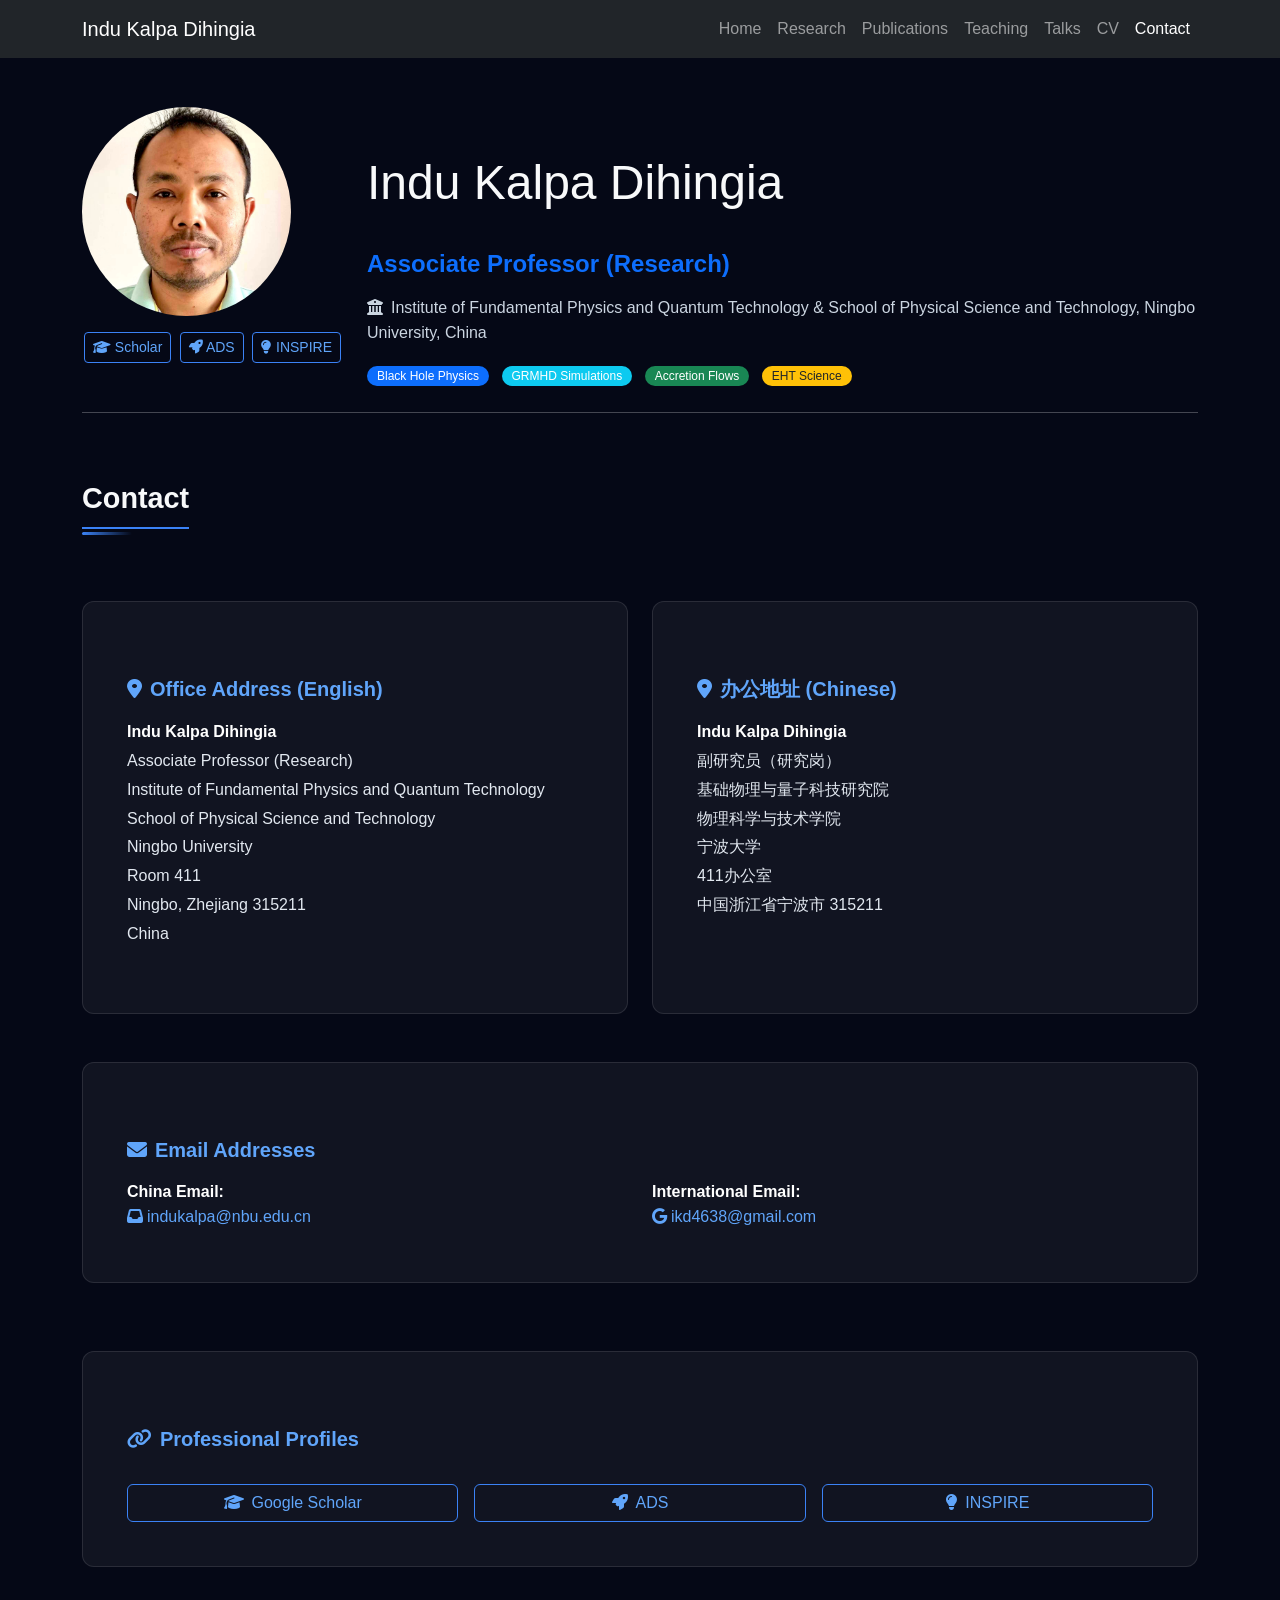
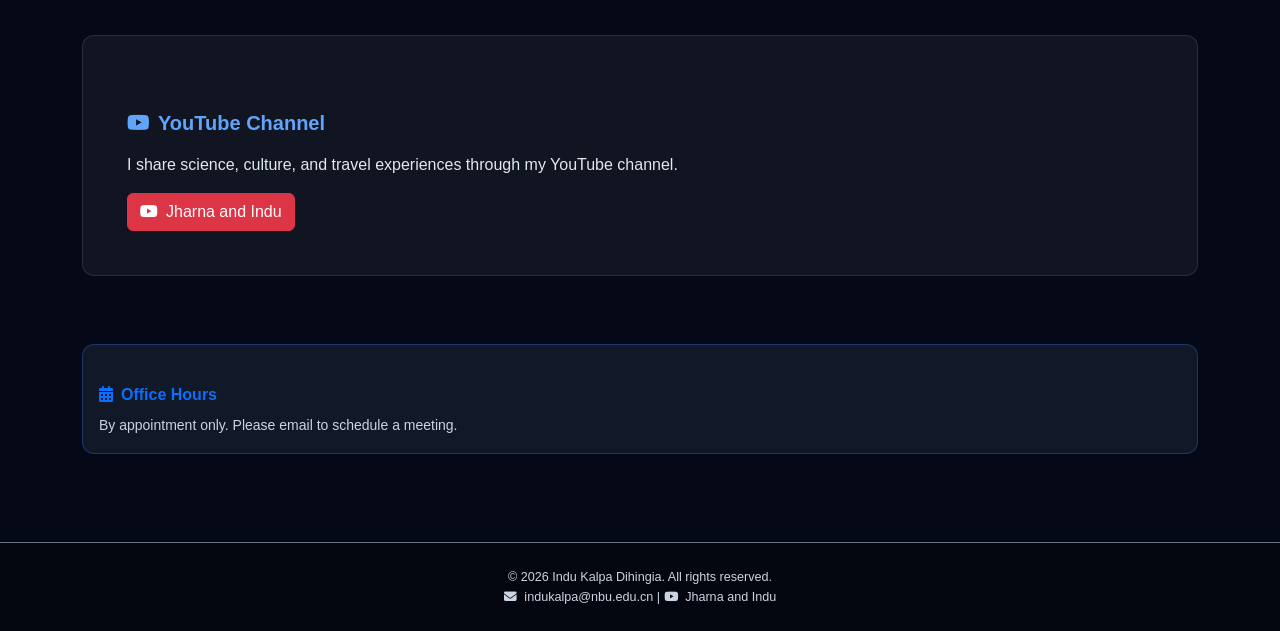
==== commit 6a6253f9: "all html" ====
--- a/contact.html
+++ b/contact.html
@@ -3,13 +3,15 @@
 <head>
     <meta charset='utf-8'>
     <meta name='viewport' content='width=device-width,initial-scale=1'>
+    <meta name='description' content='Contact Indu Kalpa Dihingia at Ningbo University'>
     <link href='https://cdn.jsdelivr.net/npm/bootstrap@5.3.3/dist/css/bootstrap.min.css' rel='stylesheet'>
+    <link rel='stylesheet' href='https://cdnjs.cloudflare.com/ajax/libs/font-awesome/6.7.2/css/all.min.css'>
     <link rel='stylesheet' href='css/style.css'>
     <title>Contact - Indu Kalpa Dihingia</title>
 </head>
 <body>
 
-<nav class="navbar navbar-expand-lg navbar-dark bg-dark">
+<nav class="navbar navbar-expand-lg navbar-dark bg-dark sticky-top">
     <div class="container">
         <a class="navbar-brand" href="index.html">Indu Kalpa Dihingia</a>
         <button class="navbar-toggler" type="button" data-bs-toggle="collapse" data-bs-target="#navbarNav">
@@ -23,7 +25,7 @@
                 <li class="nav-item"><a class="nav-link" href="teaching.html">Teaching</a></li>
                 <li class="nav-item"><a class="nav-link" href="talks.html">Talks</a></li>
                 <li class="nav-item"><a class="nav-link" href="cv.html">CV</a></li>
-                <li class="nav-item"><a class="nav-link" href="contact.html">Contact</a></li>
+                <li class="nav-item"><a class="nav-link active" href="contact.html">Contact</a></li>
             </ul>
         </div>
     </div>
@@ -31,33 +33,47 @@
 
 <div class="container py-4">
     <!-- Profile section -->
-    <div class="row align-items-center">
+    <div class="row align-items-center g-4">
         <div class="col-lg-3 text-center">
             <img src="images/DP.png" class="img-fluid rounded-circle profile-photo" alt="Indu Kalpa Dihingia">
+            <div class="mt-3">
+                <a href="https://scholar.google.com/citations?user=0T0tQPYAAAAJ&hl=en" class="btn btn-sm btn-outline-primary me-1" target="_blank">
+                    <i class="fas fa-graduation-cap"></i> Scholar
+                </a>
+                <a href="https://ui.adsabs.harvard.edu/search/fq=%7B!type%3Daqp%20v%3D%24fq_database%7D&fq_database=database%3A%20astronomy&q=author%3A(%22Dihingia%22)&sort=date%20desc%2C%20bibcode%20desc&p_=0" class="btn btn-sm btn-outline-primary me-1" target="_blank">
+                    <i class="fas fa-rocket"></i> ADS
+                </a>
+                <a href="https://inspirehep.net/authors/1900656" class="btn btn-sm btn-outline-primary" target="_blank">
+                    <i class="fas fa-lightbulb"></i> INSPIRE
+                </a>
+            </div>
         </div>
         <div class="col-lg-9">
-            <h1>Indu Kalpa Dihingia</h1>
-            <h4>Associate Professor (Research)</h4>
-            <p>Institute of Fundamental Physics and Quantum Technology & School of Physical Science and Technology, Ningbo University, China</p>
-            <p>
-                <a href="https://scholar.google.com/citations?user=0T0tQPYAAAAJ&hl=en">Scholar</a> |
-                <a href="https://ui.adsabs.harvard.edu/search/fq=%7B!type%3Daqp%20v%3D%24fq_database%7D&fq_database=database%3A%20astronomy&q=author%3A(%22Dihingia%22)&sort=date%20desc%2C%20bibcode%20desc&p_=0">ADS</a> |
-                <a href="https://inspirehep.net/authors/1900656">INSPIRE</a>
+            <h1 class="display-5">Indu Kalpa Dihingia</h1>
+            <h4 class="text-primary mb-3">Associate Professor (Research)</h4>
+            <p style="color: #cbd5e1;">
+                <i class="fas fa-university me-2"></i>Institute of Fundamental Physics and Quantum Technology & School of Physical Science and Technology, Ningbo University, China
             </p>
-        </div>
-    </div>
-    
-    <hr>
-    
-    <h2>Contact</h2>
-    
-    <!-- Address section  -->
-    <div class="row mt-4">
+            <div class="mt-3">
+                <span class="badge bg-primary me-2">Black Hole Physics</span>
+                <span class="badge bg-info me-2">GRMHD Simulations</span>
+                <span class="badge bg-success me-2">Accretion Flows</span>
+                <span class="badge bg-warning text-dark">EHT Science</span>
+            </div>
+        </div>
+    </div>
+    
+    <hr class="my-4">
+    
+    <h2 class="section-title">Contact</h2>
+    
+    <!-- Address section -->
+    <div class="row mt-4 g-4">
         <div class="col-lg-6">
             <div class="card h-100">
                 <div class="card-body">
-                    <h5 class="card-title">📍 Office Address (English)</h5>
-                    <address>
+                    <h5 class="card-title text-primary"><i class="fas fa-map-marker-alt me-2"></i>Office Address (English)</h5>
+                    <address style="font-style: normal; line-height: 1.8;">
                         <strong>Indu Kalpa Dihingia</strong><br>
                         Associate Professor (Research)<br>
                         Institute of Fundamental Physics and Quantum Technology<br>
@@ -74,8 +90,8 @@
         <div class="col-lg-6">
             <div class="card h-100">
                 <div class="card-body">
-                    <h5 class="card-title">📍 办公地址 (Chinese)</h5>
-                    <address>
+                    <h5 class="card-title text-primary"><i class="fas fa-map-marker-alt me-2"></i>办公地址 (Chinese)</h5>
+                    <address style="font-style: normal; line-height: 1.8;">
                         <strong>Indu Kalpa Dihingia</strong><br>
                         副研究员（研究岗）<br>
                         基础物理与量子科技研究院<br>
@@ -92,15 +108,15 @@
     <!-- Contact information section -->
     <div class="row mt-5">
         <div class="col-12">
-            <div class="card bg-dark border-secondary">
-                <div class="card-body">
-                    <h5 class="card-title text-primary">📧 Email Addresses</h5>
+            <div class="card">
+                <div class="card-body">
+                    <h5 class="card-title text-primary"><i class="fas fa-envelope me-2"></i>Email Addresses</h5>
                     <div class="row mt-3">
                         <div class="col-md-6">
                             <p class="mb-2">
                                 <strong>China Email:</strong><br>
                                 <a href="mailto:indukalpa@nbu.edu.cn" class="email-link">
-                                    indukalpa@nbu.edu.cn
+                                    <i class="fas fa-inbox me-1"></i>indukalpa@nbu.edu.cn
                                 </a>
                             </p>
                         </div>
@@ -108,7 +124,7 @@
                             <p class="mb-2">
                                 <strong>International Email:</strong><br>
                                 <a href="mailto:ikd4638@gmail.com" class="email-link">
-                                    ikd4638@gmail.com
+                                    <i class="fab fa-google me-1"></i>ikd4638@gmail.com
                                 </a>
                             </p>
                         </div>
@@ -121,26 +137,26 @@
     <!-- Social/Professional links section -->
     <div class="row mt-5">
         <div class="col-12">
-            <div class="card bg-dark border-secondary">
-                <div class="card-body">
-                    <h5 class="card-title text-primary">🔗 Professional Profiles</h5>
-                    <div class="row mt-3">
-                        <div class="col-md-4 col-sm-6 mb-3">
+            <div class="card">
+                <div class="card-body">
+                    <h5 class="card-title text-primary"><i class="fas fa-link me-2"></i>Professional Profiles</h5>
+                    <div class="row mt-3 g-3">
+                        <div class="col-md-4 col-sm-6">
                             <a href="https://scholar.google.com/citations?user=0T0tQPYAAAAJ&hl=en"
                                class="btn btn-outline-primary w-100" target="_blank">
-                                📚 Google Scholar
+                                <i class="fas fa-graduation-cap me-2"></i>Google Scholar
                             </a>
                         </div>
-                        <div class="col-md-4 col-sm-6 mb-3">
+                        <div class="col-md-4 col-sm-6">
                             <a href="https://ui.adsabs.harvard.edu/search/fq=%7B!type%3Daqp%20v%3D%24fq_database%7D&fq_database=database%3A%20astronomy&q=author%3A(%22Dihingia%22)&sort=date%20desc%2C%20bibcode%20desc&p_=0"
                                class="btn btn-outline-primary w-100" target="_blank">
-                                🔭 ADS
+                                <i class="fas fa-rocket me-2"></i>ADS
                             </a>
                         </div>
-                        <div class="col-md-4 col-sm-6 mb-3">
+                        <div class="col-md-4 col-sm-6">
                             <a href="https://inspirehep.net/authors/1900656"
                                class="btn btn-outline-primary w-100" target="_blank">
-                                ✨ INSPIRE
+                                <i class="fas fa-lightbulb me-2"></i>INSPIRE
                             </a>
                         </div>
                     </div>
@@ -152,26 +168,26 @@
     <!-- YouTube channel section -->
     <div class="row mt-5">
         <div class="col-12">
-            <div class="card bg-dark border-secondary">
-                <div class="card-body">
-                    <h5 class="card-title text-primary">🎥 YouTube Channel</h5>
+            <div class="card">
+                <div class="card-body">
+                    <h5 class="card-title text-danger"><i class="fab fa-youtube me-2"></i>YouTube Channel</h5>
                     <p class="mt-3 mb-3">
-                        I also share science, culture, and travel experiences through my YouTube channel.
+                        I share science, culture, and travel experiences through my YouTube channel.
                     </p>
                     <a href="https://www.youtube.com/@jharnakalpa"
                        class="btn btn-danger" target="_blank">
-                        ▶️ Jharna and Indu
+                        <i class="fab fa-youtube me-2"></i>Jharna and Indu
                     </a>
                 </div>
             </div>
         </div>
     </div>
     
-    <!-- Map or additional info (optional) -->
-    <div class="row mt-5">
-        <div class="col-12">
-            <div class="alert alert-secondary bg-dark text-light border-secondary" role="alert">
-                <h6 class="text-primary mb-2">📅 Office Hours</h6>
+    <!-- Office hours -->
+    <div class="row mt-5">
+        <div class="col-12">
+            <div class="alert" style="background: rgba(30, 41, 59, 0.5); border: 1px solid rgba(59, 130, 246, 0.3); border-radius: 12px;">
+                <h6 class="text-primary mb-2"><i class="fas fa-calendar-alt me-2"></i>Office Hours</h6>
                 <p class="mb-0 small">
                     By appointment only. Please email to schedule a meeting.
                 </p>
@@ -180,6 +196,22 @@
     </div>
 </div>
 
-<script src='https://cdn.jsdelivr.net/npm/bootstrap@5.3.3/dist/js/bootstrap.bundle.min.js'></script>
+<!-- Footer -->
+<footer class="text-center py-4 mt-5 border-top border-secondary">
+    <div class="container">
+        <p class="text-muted small mb-0">
+            &copy; <span id="current-year"></span> Indu Kalpa Dihingia. All rights reserved.
+        </p>
+        <p class="text-muted small mb-0">
+            <i class="fas fa-envelope me-1"></i> indukalpa@nbu.edu.cn |
+            <i class="fab fa-youtube me-1"></i> <a href="https://www.youtube.com/@jharnakalpa" class="text-muted text-decoration-none" target="_blank">Jharna and Indu</a>
+        </p>
+    </div>
+</footer>
+
+<script src="https://cdn.jsdelivr.net/npm/bootstrap@5.3.3/dist/js/bootstrap.bundle.min.js"></script>
+<script>
+    document.getElementById('current-year').textContent = new Date().getFullYear();
+</script>
 </body>
 </html>
--- a/css/style.css
+++ b/css/style.css
@@ -6,6 +6,81 @@
     line-height: 1.6;
     margin: 0;
     padding: 0;
+}
+
+/* ============================================ */
+/* HOMEPAGE IMPROVEMENTS */
+/* ============================================ */
+
+/* Section titles */
+.section-title {
+    font-size: 1.8rem;
+    margin-bottom: 1.5rem;
+    position: relative;
+    display: inline-block;
+}
+
+.section-title:after {
+    content: '';
+    position: absolute;
+    bottom: -8px;
+    left: 0;
+    width: 50px;
+    height: 3px;
+    background: linear-gradient(90deg, #3b82f6, transparent);
+    border-radius: 3px;
+}
+
+/* Sticky navbar */
+.sticky-top {
+    backdrop-filter: blur(10px);
+}
+
+/* Card improvements for homepage */
+.card {
+    transition: all 0.3s ease;
+    overflow: hidden;
+}
+
+.card:hover {
+    transform: translateY(-5px);
+    box-shadow: 0 10px 30px rgba(0, 0, 0, 0.3);
+}
+
+.card-img-top {
+    transition: transform 0.3s ease;
+}
+
+.card:hover .card-img-top {
+    transform: scale(1.02);
+}
+
+/* Button improvements */
+.btn-outline-primary {
+    border-color: #3b82f6;
+    color: #60a5fa;
+}
+
+.btn-outline-primary:hover {
+    background-color: #3b82f6;
+    border-color: #3b82f6;
+    color: white;
+}
+
+/* Badge styling */
+.badge {
+    font-size: 0.75rem;
+    padding: 6px 12px;
+    border-radius: 20px;
+}
+
+/* Footer */
+footer {
+    background: rgba(0, 0, 0, 0.3);
+}
+
+footer a:hover {
+    color: #60a5fa !important;
 }
 
 /* Improved text justification */
@@ -347,47 +422,165 @@
 }
 
 /* ============================================ */
-/* PUBLICATIONS PAGE SPECIFIC STYLES */
-/* ============================================ */
-
-/* Publication entry styling */
+/* PUBLICATIONS PAGE IMPROVEMENTS */
+/* ============================================ */
+
+/* Compact paper entries */
 .paper-entry {
-    margin-bottom: 25px;
-}
-
-.paper-entry h5 {
+    background: rgba(255, 255, 255, 0.03);
+    border-radius: 10px;
+    padding: 15px 20px;
+    margin-bottom: 12px;
+    transition: all 0.2s ease;
+    border: 1px solid rgba(255, 255, 255, 0.05);
+}
+
+.paper-entry:hover {
+    background: rgba(255, 255, 255, 0.06);
+    transform: translateX(4px);
+    border-color: rgba(59, 130, 246, 0.3);
+}
+
+/* Badge styling */
+.badge {
+    font-weight: 500;
+    padding: 4px 10px;
+    font-size: 0.75rem;
+    border-radius: 20px;
+}
+
+.badge-primary {
+    background: #3b82f6;
+}
+
+.badge-info {
+    background: #06b6d4;
+}
+
+.badge-warning {
+    background: #f59e0b;
+    color: #1e293b;
+}
+
+.badge-success {
+    background: #10b981;
+}
+
+.badge-secondary {
+    background: #475569;
+}
+
+/* Metric cards */
+.metric-card {
+    background: rgba(255, 255, 255, 0.03);
+    border-radius: 10px;
+    padding: 15px;
+    text-align: center;
+    transition: all 0.3s ease;
+    border: 1px solid rgba(255, 255, 255, 0.05);
+}
+
+.metric-card:hover {
+    background: rgba(255, 255, 255, 0.06);
+    transform: translateY(-3px);
+}
+
+.metric-card h3 {
+    font-size: 2rem;
+    font-weight: bold;
+    color: #60a5fa;
+    margin-bottom: 5px;
     margin-top: 0;
-    margin-bottom: 10px;
-}
-
-.paper-entry .authors {
+}
+
+/* Author and journal text */
+.authors {
     color: #cbd5e1;
-    font-size: 0.95rem;
-    margin-bottom: 8px;
-}
-
-.paper-entry .journal {
+    font-size: 0.9rem;
+    line-height: 1.4;
+}
+
+.journal {
     color: #94a3b8;
-    font-size: 0.9rem;
+    font-size: 0.85rem;
     font-style: italic;
 }
 
-.paper-entry .citations {
+/* Search input */
+.form-control:focus {
+    border-color: #3b82f6;
+    box-shadow: 0 0 0 0.2rem rgba(59, 130, 246, 0.25);
+    outline: none;
+}
+
+/* Button group improvements */
+.btn-group .btn-primary {
+    background: rgba(59, 130, 246, 0.2);
+    border: 1px solid rgba(59, 130, 246, 0.3);
     color: #60a5fa;
-    font-size: 0.9rem;
-    font-weight: 500;
-}
-
-/* Citation badge */
-.badge-citation {
-    background: rgba(59, 130, 246, 0.2);
-    color: #60a5fa;
-    padding: 4px 8px;
-    border-radius: 12px;
-    font-size: 0.8rem;
-    display: inline-block;
-}
-
+}
+
+.btn-group .btn-primary.active {
+    background: #3b82f6;
+    border-color: #3b82f6;
+    color: white;
+}
+
+.btn-group .btn-primary:hover {
+    background: #2563eb;
+    color: white;
+}
+
+.btn-outline-secondary {
+    border-color: #475569;
+    color: #94a3b8;
+}
+
+.btn-outline-secondary.active {
+    background: #475569;
+    border-color: #475569;
+    color: white;
+}
+
+.btn-outline-secondary:hover {
+    background: #334155;
+    border-color: #334155;
+    color: white;
+}
+
+/* Responsive adjustments */
+@media (max-width: 768px) {
+    .paper-entry {
+        padding: 12px 15px;
+    }
+    
+    .metric-card h3 {
+        font-size: 1.5rem;
+    }
+    
+    .btn-group {
+        width: 100%;
+        margin-bottom: 10px;
+    }
+    
+    .btn-group .btn {
+        font-size: 0.8rem;
+        padding: 6px 10px;
+    }
+    
+    .paper-entry h5 {
+        font-size: 0.95rem;
+    }
+    
+    .authors, .journal {
+        font-size: 0.8rem;
+    }
+}
+
+/* Hover effect for paper titles */
+.hover-primary:hover {
+    color: #60a5fa !important;
+}
 /* ============================================ */
 /* METRICS CARDS STYLES */
 /* ============================================ */
@@ -486,3 +679,52 @@
         display: none;
     }
 }
+/* ============================================ */
+/* METRICS CARDS - OPTIMAL VISIBILITY */
+/* ============================================ */
+/* This section is safe to add - no conflicts with existing styles */
+
+.metric-card {
+    background: rgba(255, 255, 255, 0.08);
+    border-radius: 12px;
+    padding: 20px 15px;
+    text-align: center;
+    transition: all 0.3s ease;
+    border: 1px solid rgba(59, 130, 246, 0.2);
+}
+
+.metric-card:hover {
+    background: rgba(255, 255, 255, 0.12);
+    transform: translateY(-3px);
+    border-color: rgba(59, 130, 246, 0.4);
+}
+
+.metric-card h3 {
+    font-size: 2.2rem;
+    font-weight: bold;
+    color: #60a5fa !important;  /* Added !important to override any generic h3 rules */
+    margin-bottom: 8px;
+    margin-top: 0;
+    text-shadow: 0 1px 2px rgba(0,0,0,0.2);
+}
+
+.metric-card p {
+    color: #f1f5f9 !important;  /* Added !important for guaranteed visibility */
+    margin-bottom: 0;
+    font-size: 0.9rem;
+    font-weight: 500;
+    letter-spacing: 0.5px;
+}
+
+/* Responsive */
+@media (max-width: 768px) {
+    .metric-card h3 {
+        font-size: 1.6rem;
+    }
+    .metric-card p {
+        font-size: 0.8rem;
+    }
+}
+.text-muted {
+    color: #cbd5e1 !important;
+}
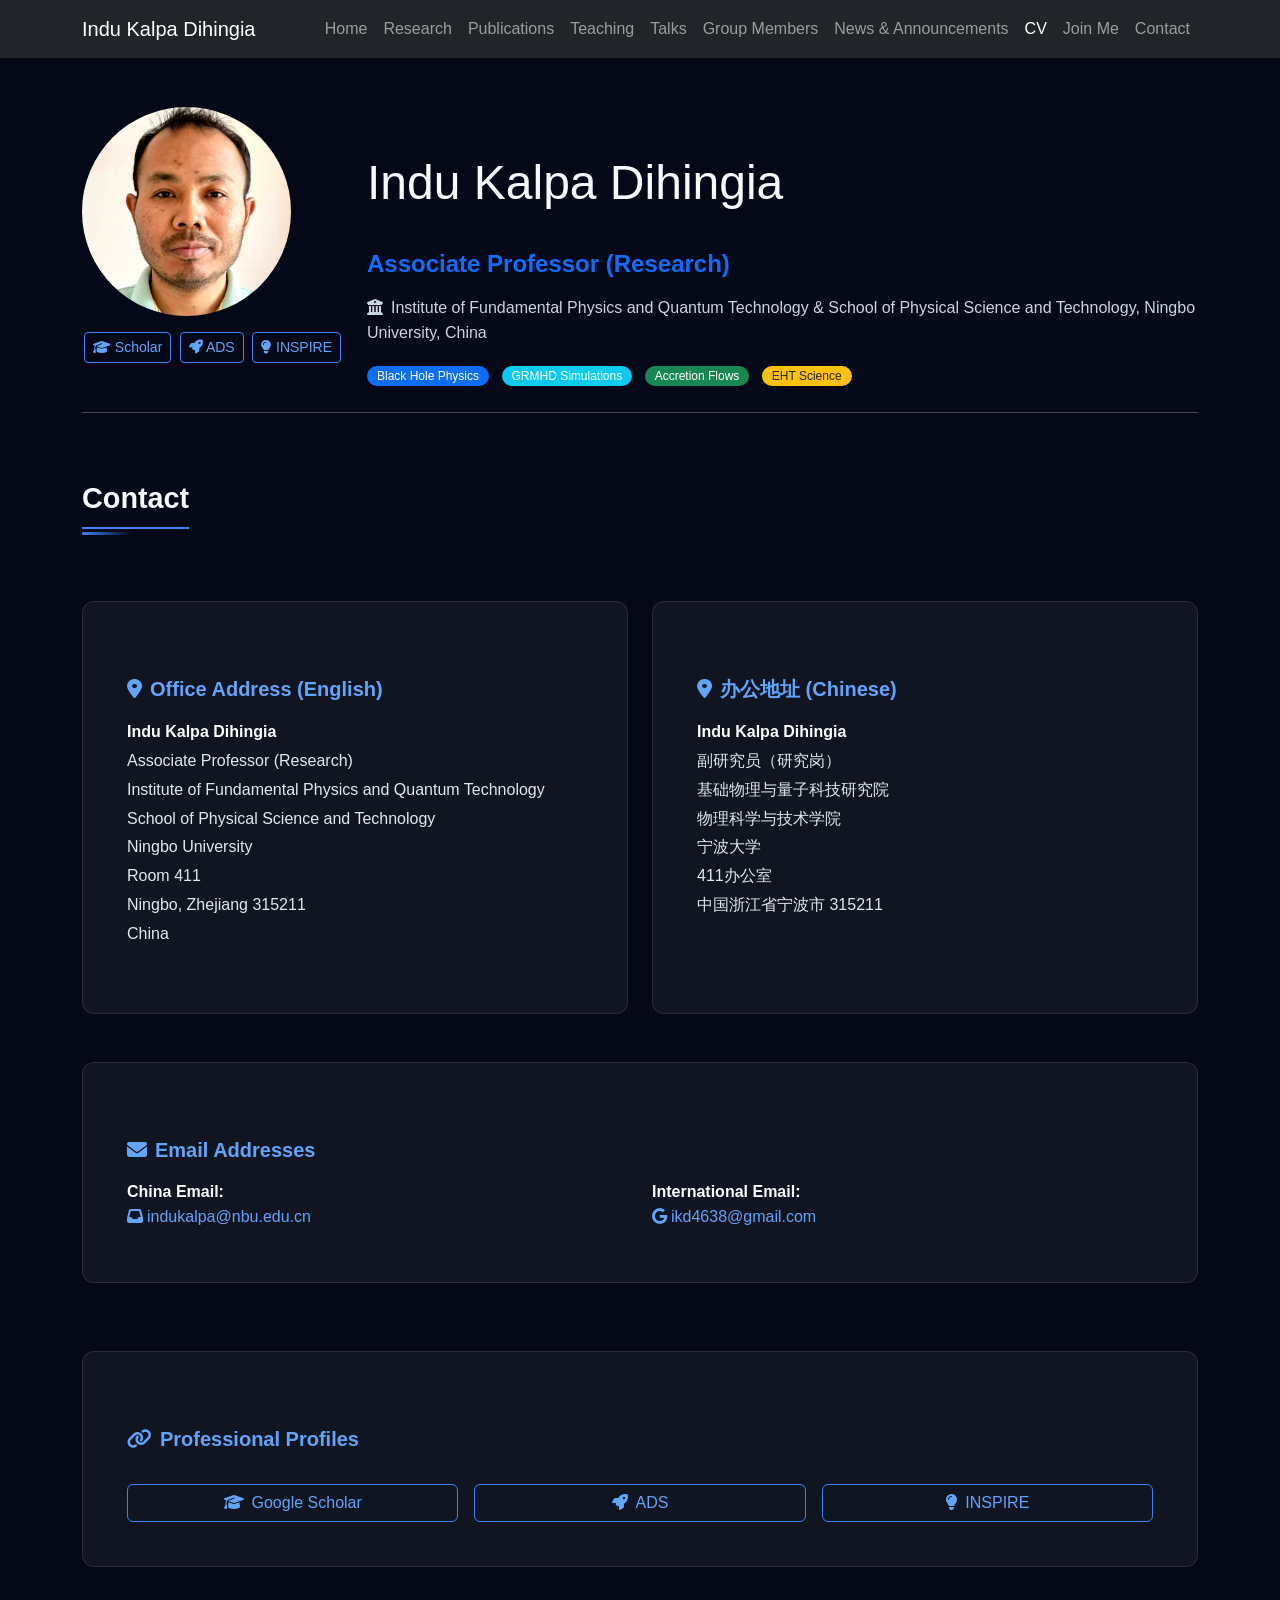
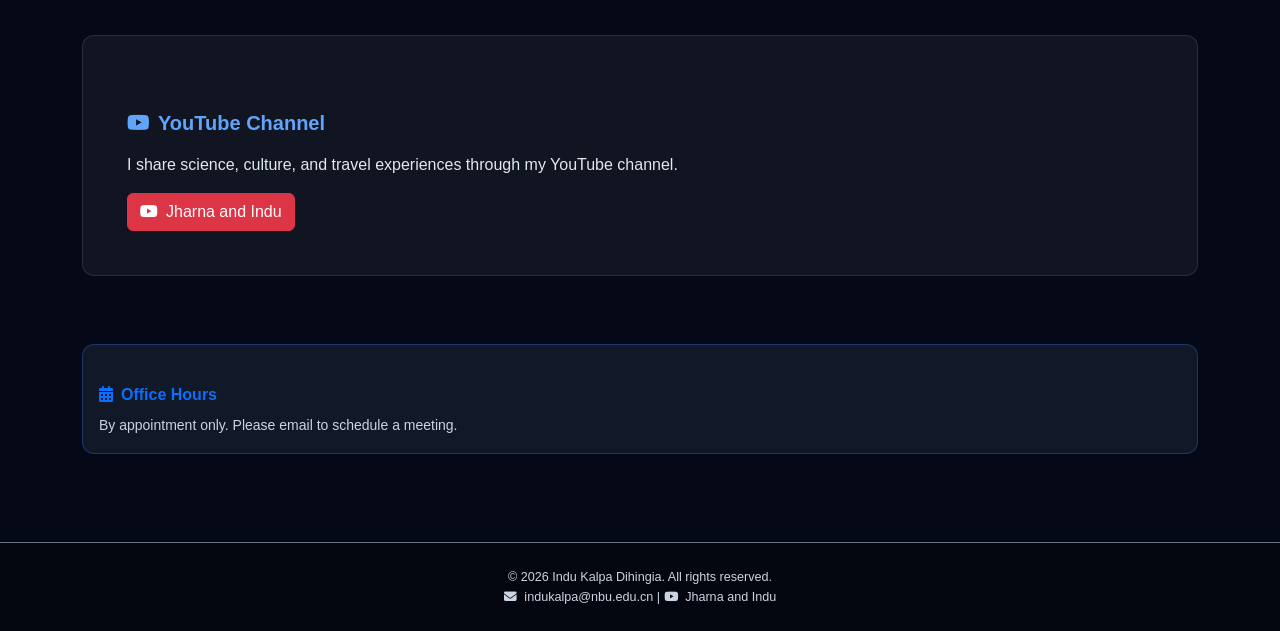
==== commit b3a396d3: "update all" ====
--- a/contact.html
+++ b/contact.html
@@ -24,8 +24,11 @@
                 <li class="nav-item"><a class="nav-link" href="publications.html">Publications</a></li>
                 <li class="nav-item"><a class="nav-link" href="teaching.html">Teaching</a></li>
                 <li class="nav-item"><a class="nav-link" href="talks.html">Talks</a></li>
-                <li class="nav-item"><a class="nav-link" href="cv.html">CV</a></li>
-                <li class="nav-item"><a class="nav-link active" href="contact.html">Contact</a></li>
+                <li class="nav-item"><a class="nav-link" href="group.html">Group Members</a></li>
+                <li class="nav-item"><a class="nav-link" href="news.html">News & Announcements</a></li>
+                <li class="nav-item"><a class="nav-link active" href="cv.html">CV</a></li>
+                <li class="nav-item"><a class="nav-link" href="join.html">Join Me</a></li>
+                <li class="nav-item"><a class="nav-link" href="contact.html">Contact</a></li>
             </ul>
         </div>
     </div>
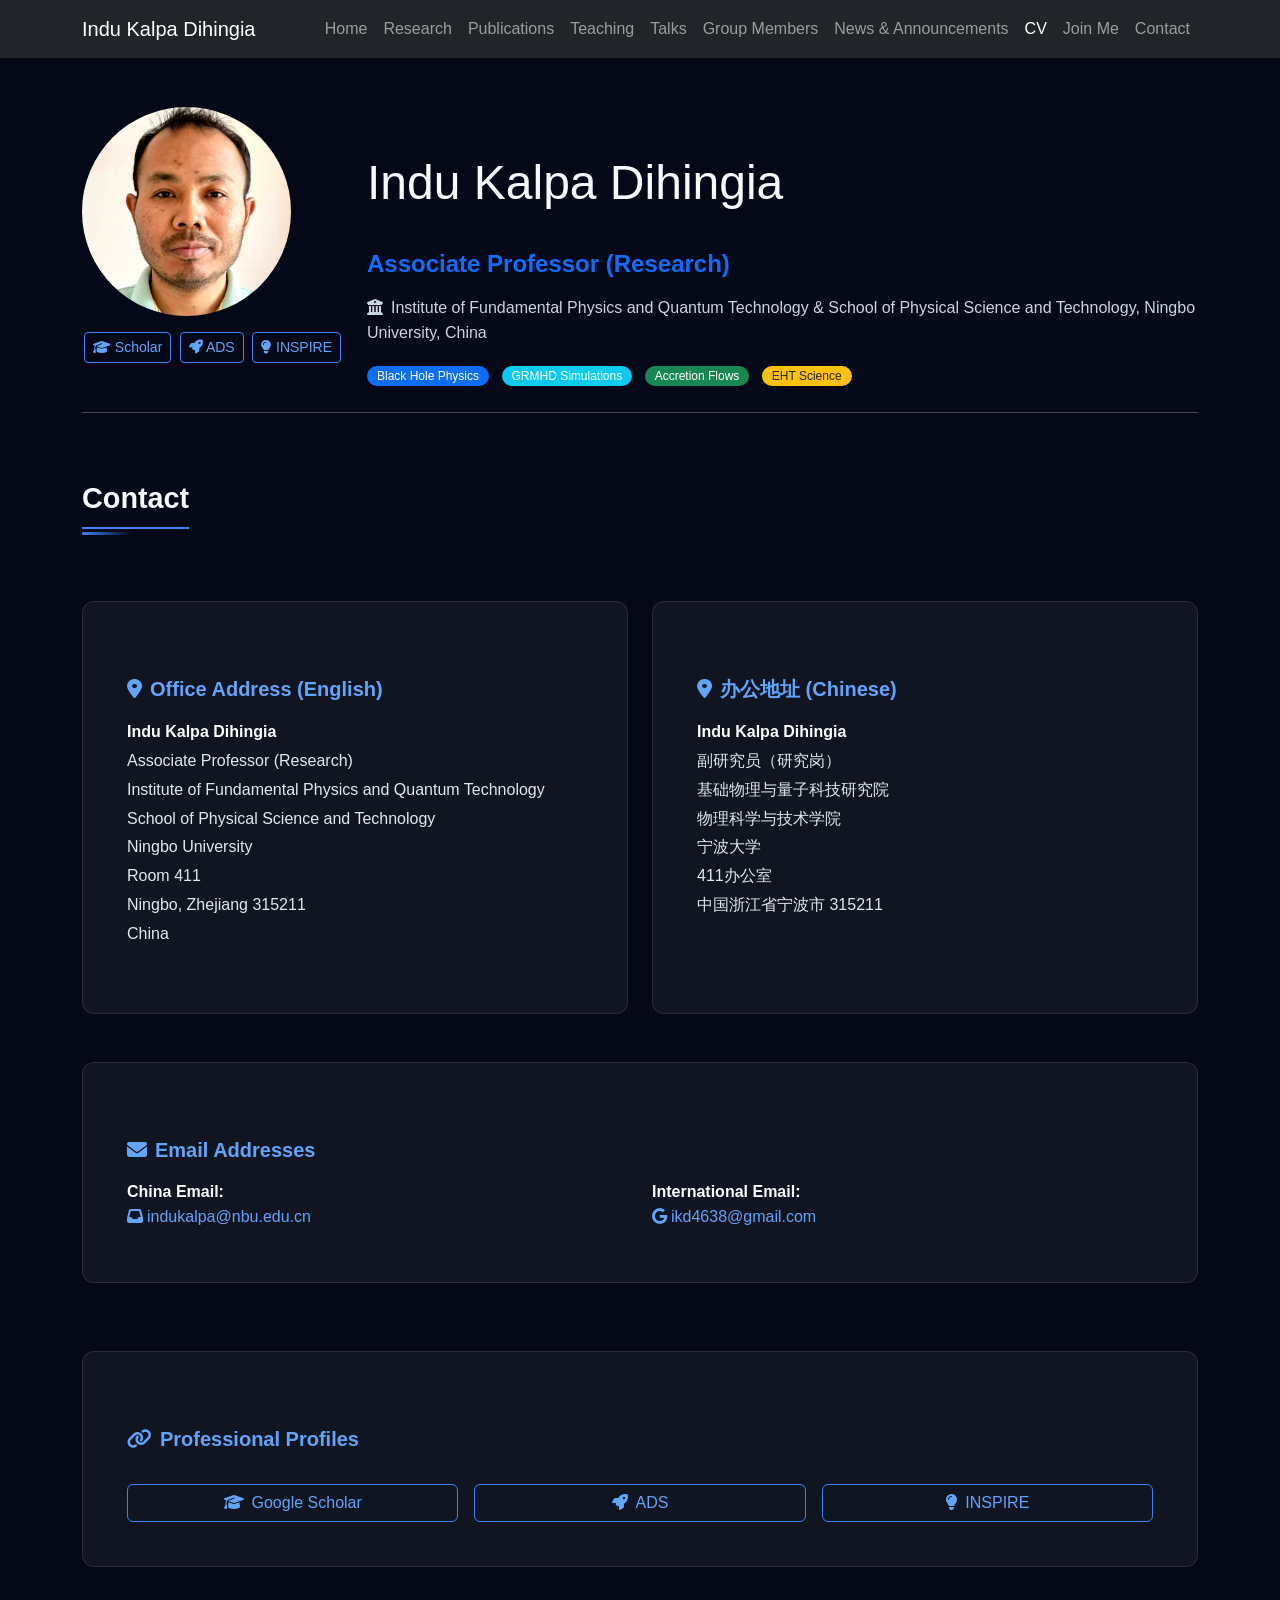
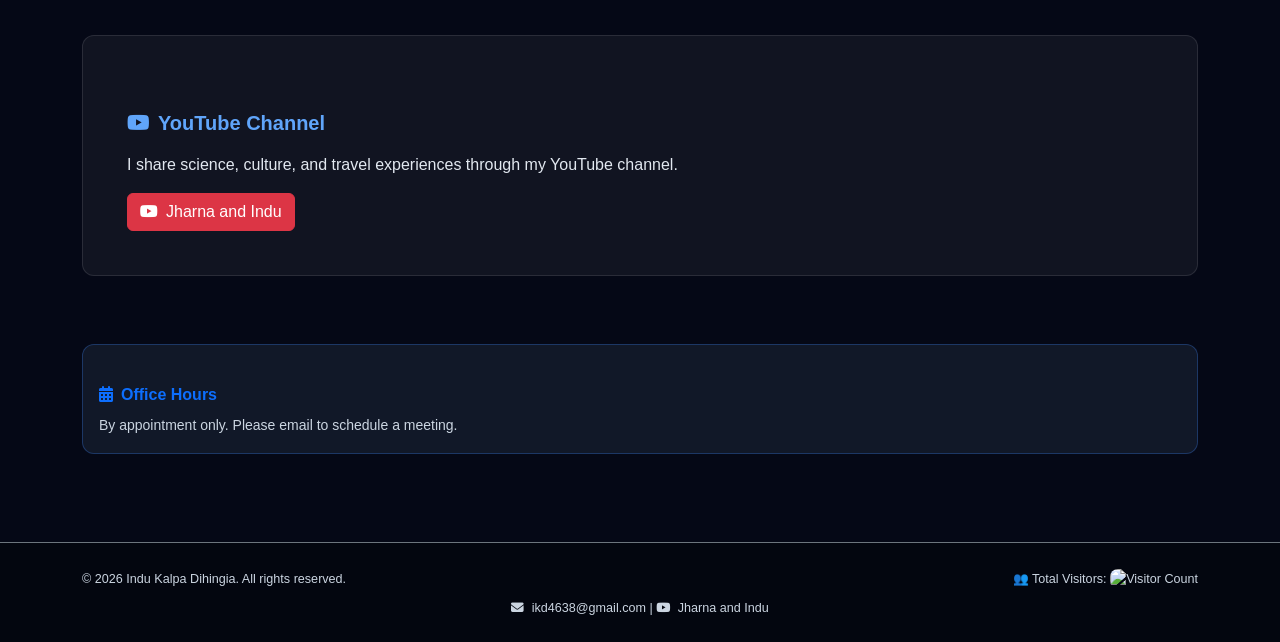
==== commit 6c0c38d3: "footer" ====
--- a/contact.html
+++ b/contact.html
@@ -202,16 +202,29 @@
 <!-- Footer -->
 <footer class="text-center py-4 mt-5 border-top border-secondary">
     <div class="container">
-        <p class="text-muted small mb-0">
-            &copy; <span id="current-year"></span> Indu Kalpa Dihingia. All rights reserved.
-        </p>
-        <p class="text-muted small mb-0">
-            <i class="fas fa-envelope me-1"></i> indukalpa@nbu.edu.cn |
-            <i class="fab fa-youtube me-1"></i> <a href="https://www.youtube.com/@jharnakalpa" class="text-muted text-decoration-none" target="_blank">Jharna and Indu</a>
-        </p>
+        <div class="row">
+            <div class="col-md-6 text-md-start mb-2 mb-md-0">
+                <span class="text-muted small">
+                    &copy; <span id="current-year"></span> Indu Kalpa Dihingia. All rights reserved.
+                </span>
+            </div>
+            <div class="col-md-6 text-md-end">
+                <span class="text-muted small">
+                    👥 Total Visitors:
+                    <img src="https://visitor-badge.laobi.icu/badge?page_id=ikd4638" alt="Visitor Count" style="display: inline; vertical-align: middle;">
+                </span>
+            </div>
+        </div>
+        <div class="row mt-2">
+            <div class="col-12">
+                <p class="text-muted small mb-0">
+                    <i class="fas fa-envelope me-1"></i> ikd4638@gmail.com |
+                    <i class="fab fa-youtube me-1"></i> <a href="https://www.youtube.com/@jharnakalpa" class="text-muted text-decoration-none" target="_blank">Jharna and Indu</a>
+                </p>
+            </div>
+        </div>
     </div>
 </footer>
-
 <script src="https://cdn.jsdelivr.net/npm/bootstrap@5.3.3/dist/js/bootstrap.bundle.min.js"></script>
 <script>
     document.getElementById('current-year').textContent = new Date().getFullYear();
